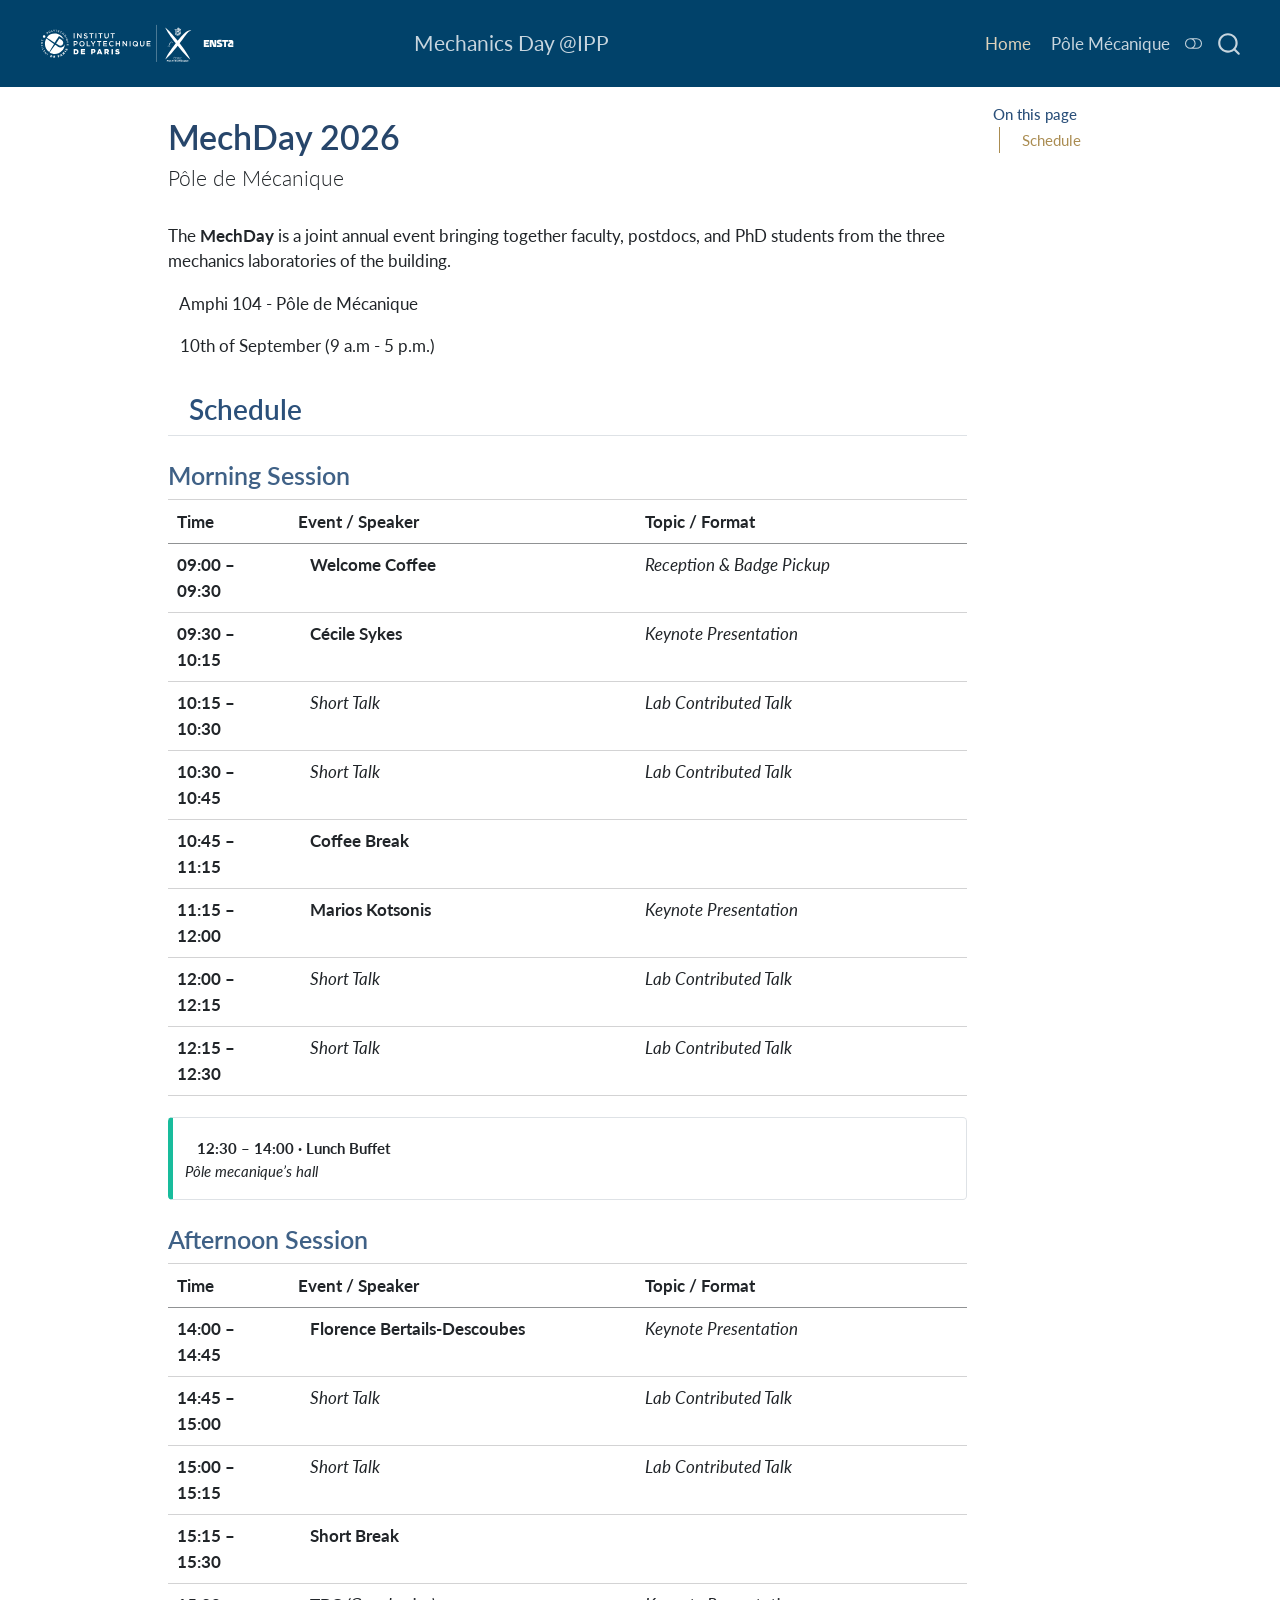
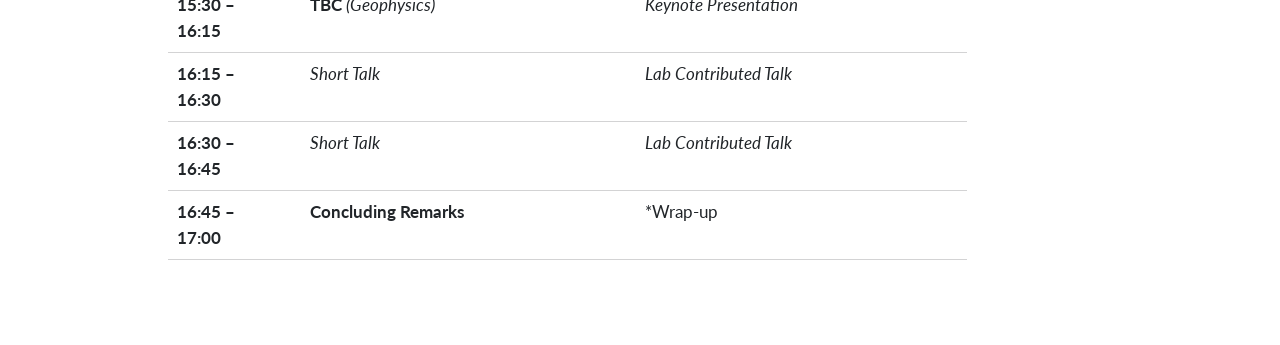
==== public/index.html @ 2a98442c "Initial commit" ====
<!DOCTYPE html>
<html xmlns="http://www.w3.org/1999/xhtml" lang="en" xml:lang="en"><head>

<meta charset="utf-8">
<meta name="generator" content="quarto-1.9.36">

<meta name="viewport" content="width=device-width, initial-scale=1.0, user-scalable=yes">


<title>MechDay 2026 – Mechanics Day @IPP</title>
<style>
/* Default styles provided by pandoc.
** See https://pandoc.org/MANUAL.html#variables-for-html for config info.
*/
code{white-space: pre-wrap;}
span.smallcaps{font-variant: small-caps;}
div.columns{display: flex; gap: min(4vw, 1.5em);}
div.column{flex: auto; overflow-x: auto;}
div.hanging-indent{margin-left: 1.5em; text-indent: -1.5em;}
ul.task-list{list-style: none;}
ul.task-list li input[type="checkbox"] {
  width: 0.8em;
  margin: 0 0.8em 0.2em -1em; /* quarto-specific, see https://github.com/quarto-dev/quarto-cli/issues/4556 */ 
  vertical-align: middle;
}
</style>


<script src="site_libs/quarto-nav/quarto-nav.js"></script>
<script src="site_libs/quarto-nav/headroom.min.js"></script>
<script src="site_libs/clipboard/clipboard.min.js"></script>
<script src="site_libs/quarto-search/autocomplete.umd.js"></script>
<script src="site_libs/quarto-search/fuse.min.js"></script>
<script src="site_libs/quarto-search/quarto-search.js"></script>
<meta name="quarto:offset" content="./">
<script src="site_libs/quarto-html/quarto.js" type="module"></script>
<script src="site_libs/quarto-html/tabsets/tabsets.js" type="module"></script>
<script src="site_libs/quarto-html/popper.min.js"></script>
<script src="site_libs/quarto-html/tippy.umd.min.js"></script>
<script src="site_libs/quarto-html/anchor.min.js"></script>
<link href="site_libs/quarto-html/tippy.css" rel="stylesheet">
<link href="site_libs/quarto-html/quarto-syntax-highlighting-845c23b38eaddc0f92fda52bfe77a8c8.css" rel="stylesheet" class="quarto-color-scheme" id="quarto-text-highlighting-styles">
<link href="site_libs/quarto-html/quarto-syntax-highlighting-dark-f418161beb48e0141c760e455f12af2c.css" rel="stylesheet" class="quarto-color-scheme quarto-color-alternate" id="quarto-text-highlighting-styles">
<link href="site_libs/quarto-html/quarto-syntax-highlighting-845c23b38eaddc0f92fda52bfe77a8c8.css" rel="stylesheet" class="quarto-color-scheme-extra" id="quarto-text-highlighting-styles">
<script src="site_libs/bootstrap/bootstrap.min.js"></script>
<link href="site_libs/bootstrap/bootstrap-icons.css" rel="stylesheet">
<link href="site_libs/bootstrap/bootstrap-f2bfb10de40c89941cc281cc5d39ed7f.min.css" rel="stylesheet" append-hash="true" class="quarto-color-scheme" id="quarto-bootstrap" data-mode="light">
<link href="site_libs/bootstrap/bootstrap-dark-7ebbe659d082f349c3aa43954edd7ad8.min.css" rel="stylesheet" append-hash="true" class="quarto-color-scheme quarto-color-alternate" id="quarto-bootstrap" data-mode="dark">
<link href="site_libs/bootstrap/bootstrap-f2bfb10de40c89941cc281cc5d39ed7f.min.css" rel="stylesheet" append-hash="true" class="quarto-color-scheme-extra" id="quarto-bootstrap" data-mode="light">
<script src="site_libs/quarto-contrib/iconify-2.1.0/iconify-icon.min.js"></script>
<script id="quarto-search-options" type="application/json">{
  "location": "navbar",
  "copy-button": false,
  "collapse-after": 3,
  "panel-placement": "end",
  "type": "overlay",
  "limit": 50,
  "keyboard-shortcut": [
    "f",
    "/",
    "s"
  ],
  "show-item-context": false,
  "language": {
    "search-no-results-text": "No results",
    "search-matching-documents-text": "matching documents",
    "search-copy-link-title": "Copy link to search",
    "search-hide-matches-text": "Hide additional matches",
    "search-more-match-text": "more match in this document",
    "search-more-matches-text": "more matches in this document",
    "search-clear-button-title": "Clear",
    "search-text-placeholder": "",
    "search-detached-cancel-button-title": "Cancel",
    "search-submit-button-title": "Submit",
    "search-label": "Search"
  }
}</script>
<style>html{ scroll-behavior: smooth; }</style>


<link rel="stylesheet" href="styles.css">
</head>

<body class="nav-fixed quarto-light"><script id="quarto-html-before-body" type="application/javascript">
    const toggleBodyColorMode = (bsSheetEl) => {
      const mode = bsSheetEl.getAttribute("data-mode");
      const bodyEl = window.document.querySelector("body");
      if (mode === "dark") {
        bodyEl.classList.add("quarto-dark");
        bodyEl.classList.remove("quarto-light");
      } else {
        bodyEl.classList.add("quarto-light");
        bodyEl.classList.remove("quarto-dark");
      }
    }
    const toggleBodyColorPrimary = () => {
      const bsSheetEl = window.document.querySelector("link#quarto-bootstrap:not([rel=disabled-stylesheet])");
      if (bsSheetEl) {
        toggleBodyColorMode(bsSheetEl);
      }
    }
    const setColorSchemeToggle = (alternate) => {
      const toggles = window.document.querySelectorAll('.quarto-color-scheme-toggle');
      for (let i=0; i < toggles.length; i++) {
        const toggle = toggles[i];
        if (toggle) {
          if (alternate) {
            toggle.classList.add("alternate");
          } else {
            toggle.classList.remove("alternate");
          }
        }
      }
    };
    const toggleColorMode = (alternate) => {
      // Switch the stylesheets
      const primaryStylesheets = window.document.querySelectorAll('link.quarto-color-scheme:not(.quarto-color-alternate)');
      const alternateStylesheets = window.document.querySelectorAll('link.quarto-color-scheme.quarto-color-alternate');
      manageTransitions('#quarto-margin-sidebar .nav-link', false);
      if (alternate) {
        // note: dark is layered on light, we don't disable primary!
        enableStylesheet(alternateStylesheets);
        for (const sheetNode of alternateStylesheets) {
          if (sheetNode.id === "quarto-bootstrap") {
            toggleBodyColorMode(sheetNode);
          }
        }
      } else {
        disableStylesheet(alternateStylesheets);
        enableStylesheet(primaryStylesheets)
        toggleBodyColorPrimary();
      }
      manageTransitions('#quarto-margin-sidebar .nav-link', true);
      // Switch the toggles
      setColorSchemeToggle(alternate)
      // Hack to workaround the fact that safari doesn't
      // properly recolor the scrollbar when toggling (#1455)
      if (navigator.userAgent.indexOf('Safari') > 0 && navigator.userAgent.indexOf('Chrome') == -1) {
        manageTransitions("body", false);
        window.scrollTo(0, 1);
        setTimeout(() => {
          window.scrollTo(0, 0);
          manageTransitions("body", true);
        }, 40);
      }
    }
    const disableStylesheet = (stylesheets) => {
      for (let i=0; i < stylesheets.length; i++) {
        const stylesheet = stylesheets[i];
        stylesheet.rel = 'disabled-stylesheet';
      }
    }
    const enableStylesheet = (stylesheets) => {
      for (let i=0; i < stylesheets.length; i++) {
        const stylesheet = stylesheets[i];
        if(stylesheet.rel !== 'stylesheet') { // for Chrome, which will still FOUC without this check
          stylesheet.rel = 'stylesheet';
        }
      }
    }
    const manageTransitions = (selector, allowTransitions) => {
      const els = window.document.querySelectorAll(selector);
      for (let i=0; i < els.length; i++) {
        const el = els[i];
        if (allowTransitions) {
          el.classList.remove('notransition');
        } else {
          el.classList.add('notransition');
        }
      }
    }
    const isFileUrl = () => {
      return window.location.protocol === 'file:';
    }
    const hasAlternateSentinel = () => {
      let styleSentinel = getColorSchemeSentinel();
      if (styleSentinel !== null) {
        return styleSentinel === "alternate";
      } else {
        return false;
      }
    }
    const setStyleSentinel = (alternate) => {
      const value = alternate ? "alternate" : "default";
      if (!isFileUrl()) {
        window.localStorage.setItem("quarto-color-scheme", value);
      } else {
        localAlternateSentinel = value;
      }
    }
    const getColorSchemeSentinel = () => {
      if (!isFileUrl()) {
        const storageValue = window.localStorage.getItem("quarto-color-scheme");
        return storageValue != null ? storageValue : localAlternateSentinel;
      } else {
        return localAlternateSentinel;
      }
    }
    const toggleGiscusIfUsed = (isAlternate, darkModeDefault) => {
      const baseTheme = document.querySelector('#giscus-base-theme')?.value ?? 'light';
      const alternateTheme = document.querySelector('#giscus-alt-theme')?.value ?? 'dark';
      let newTheme = '';
      if(authorPrefersDark) {
        newTheme = isAlternate ? baseTheme : alternateTheme;
      } else {
        newTheme = isAlternate ? alternateTheme : baseTheme;
      }
      const changeGiscusTheme = () => {
        // From: https://github.com/giscus/giscus/issues/336
        const sendMessage = (message) => {
          const iframe = document.querySelector('iframe.giscus-frame');
          if (!iframe) return;
          iframe.contentWindow.postMessage({ giscus: message }, 'https://giscus.app');
        }
        sendMessage({
          setConfig: {
            theme: newTheme
          }
        });
      }
      const isGiscussLoaded = window.document.querySelector('iframe.giscus-frame') !== null;
      if (isGiscussLoaded) {
        changeGiscusTheme();
      }
    };
    const authorPrefersDark = false;
    const darkModeDefault = authorPrefersDark;
      document.querySelector('link#quarto-text-highlighting-styles.quarto-color-scheme-extra').rel = 'disabled-stylesheet';
      document.querySelector('link#quarto-bootstrap.quarto-color-scheme-extra').rel = 'disabled-stylesheet';
    let localAlternateSentinel = darkModeDefault ? 'alternate' : 'default';
    // Dark / light mode switch
    window.quartoToggleColorScheme = () => {
      // Read the current dark / light value
      let toAlternate = !hasAlternateSentinel();
      toggleColorMode(toAlternate);
      setStyleSentinel(toAlternate);
      toggleGiscusIfUsed(toAlternate, darkModeDefault);
      window.dispatchEvent(new Event('resize'));
    };
    // Switch to dark mode if need be
    if (hasAlternateSentinel()) {
      toggleColorMode(true);
    } else {
      toggleColorMode(false);
    }
  </script>

<div id="quarto-search-results"></div>
  <header id="quarto-header" class="headroom fixed-top">
    <nav class="navbar navbar-expand-lg " data-bs-theme="dark">
      <div class="navbar-container container-fluid">
      <div class="navbar-brand-container mx-auto">
    <a href="./index.html" class="navbar-brand navbar-brand-logo">
    <img src="./Resources/Images/Logotype_IPP_X_ENSTA.svg" alt="" class="navbar-logo light-content">
    <img src="./Resources/Images/Logotype_IPP_X_ENSTA.svg" alt="" class="navbar-logo dark-content">
    </a>
    <a class="navbar-brand" href="./index.html">
    <span class="navbar-title">Mechanics Day <span class="citation" data-cites="IPP">@IPP</span></span>
    </a>
  </div>
            <div id="quarto-search" class="" title="Search"></div>
          <button class="navbar-toggler" type="button" data-bs-toggle="collapse" data-bs-target="#navbarCollapse" aria-controls="navbarCollapse" role="menu" aria-expanded="false" aria-label="Toggle navigation" onclick="if (window.quartoToggleHeadroom) { window.quartoToggleHeadroom(); }">
  <span class="navbar-toggler-icon"></span>
</button>
          <div class="collapse navbar-collapse" id="navbarCollapse">
            <ul class="navbar-nav navbar-nav-scroll ms-auto">
  <li class="nav-item">
    <a class="nav-link active" href="./index.html" aria-current="page"> 
<span class="menu-text">Home</span></a>
  </li>  
  <li class="nav-item">
    <a class="nav-link" href="https://polemecanique.github.io"> 
<span class="menu-text">Pôle Mécanique</span></a>
  </li>  
</ul>
          </div> <!-- /navcollapse -->
            <div class="quarto-navbar-tools">
  <a href="" class="quarto-color-scheme-toggle quarto-navigation-tool  px-1" onclick="window.quartoToggleColorScheme(); return false;" title="Toggle dark mode"><i class="bi"></i></a>
</div>
      </div> <!-- /container-fluid -->
    </nav>
</header>
<!-- content -->
<div id="quarto-content" class="quarto-container page-columns page-rows-contents page-layout-article page-navbar">
<!-- sidebar -->
<!-- margin-sidebar -->
    <div id="quarto-margin-sidebar" class="sidebar margin-sidebar">
        <nav id="TOC" role="doc-toc" class="toc-active">
    <h2 id="toc-title">On this page</h2>
   
  <ul class="collapse">
  <li><a href="#b58fc729-690b-4000-b19f-365a4093b2ff7b7b3c2069636f6e696679206661362d736f6c69643a636c6f636b203e7d7d-schedule" id="toc-b58fc729-690b-4000-b19f-365a4093b2ff7b7b3c2069636f6e696679206661362d736f6c69643a636c6f636b203e7d7d-schedule" class="nav-link active" data-scroll-target="#b58fc729-690b-4000-b19f-365a4093b2ff7b7b3c2069636f6e696679206661362d736f6c69643a636c6f636b203e7d7d-schedule"><iconify-icon role="img" inline="" icon="fa6-solid:clock" aria-label="Icon clock from fa6-solid Iconify.design set." title="Icon clock from fa6-solid Iconify.design set."></iconify-icon> &nbsp; Schedule</a></li>
  </ul>
</nav>
    </div>
<!-- main -->
<main class="content" id="quarto-document-content">


<header id="title-block-header" class="quarto-title-block default">
<div class="quarto-title">
<h1 class="title">MechDay 2026</h1>
<p class="subtitle lead">Pôle de Mécanique</p>
</div>



<div class="quarto-title-meta">

    
  
    
  </div>
  


</header>


<p>The <strong>MechDay</strong> is a joint annual event bringing together faculty, postdocs, and PhD students from the three mechanics laboratories of the building.</p>
<p><iconify-icon role="img" inline="" icon="fa6-solid:location-dot" aria-label="Icon location-dot from fa6-solid Iconify.design set." title="Icon location-dot from fa6-solid Iconify.design set."></iconify-icon> &nbsp; Amphi 104 - Pôle de Mécanique</p>
<p><iconify-icon role="img" inline="" icon="fa6-solid:calendar-days" aria-label="Icon calendar-days from fa6-solid Iconify.design set." title="Icon calendar-days from fa6-solid Iconify.design set."></iconify-icon> &nbsp; 10th of September (9 a.m - 5 p.m.)</p>
<section id="b58fc729-690b-4000-b19f-365a4093b2ff7b7b3c2069636f6e696679206661362d736f6c69643a636c6f636b203e7d7d-schedule" class="level2">
<h2 class="anchored" data-anchor-id="b58fc729-690b-4000-b19f-365a4093b2ff7b7b3c2069636f6e696679206661362d736f6c69643a636c6f636b203e7d7d-schedule"><iconify-icon role="img" inline="" icon="fa6-solid:clock" aria-label="Icon clock from fa6-solid Iconify.design set." title="Icon clock from fa6-solid Iconify.design set."></iconify-icon> &nbsp; Schedule</h2>
<section id="morning-session" class="level3">
<h3 class="anchored" data-anchor-id="morning-session">Morning Session</h3>
<table class="caption-top table">
<colgroup>
<col style="width: 15%">
<col style="width: 43%">
<col style="width: 41%">
</colgroup>
<thead>
<tr class="header">
<th style="text-align: left;">Time</th>
<th style="text-align: left;">Event / Speaker</th>
<th style="text-align: left;">Topic / Format</th>
</tr>
</thead>
<tbody>
<tr class="odd">
<td style="text-align: left;"><strong>09:00 – 09:30</strong></td>
<td style="text-align: left;"><iconify-icon role="img" inline="" icon="fa6-solid:mug-hot" aria-label="Icon mug-hot from fa6-solid Iconify.design set." title="Icon mug-hot from fa6-solid Iconify.design set."></iconify-icon> &nbsp; <strong>Welcome Coffee</strong></td>
<td style="text-align: left;"><em>Reception &amp; Badge Pickup</em></td>
</tr>
<tr class="even">
<td style="text-align: left;"><strong>09:30 – 10:15</strong></td>
<td style="text-align: left;"><iconify-icon role="img" inline="" icon="fa6-solid:person-chalkboard" aria-label="Icon person-chalkboard from fa6-solid Iconify.design set." title="Icon person-chalkboard from fa6-solid Iconify.design set."></iconify-icon> &nbsp; <strong>Cécile Sykes</strong></td>
<td style="text-align: left;"><em>Keynote Presentation</em></td>
</tr>
<tr class="odd">
<td style="text-align: left;"><strong>10:15 – 10:30</strong></td>
<td style="text-align: left;"><iconify-icon role="img" inline="" icon="fa6-solid:microphone" aria-label="Icon microphone from fa6-solid Iconify.design set." title="Icon microphone from fa6-solid Iconify.design set."></iconify-icon> &nbsp; <em>Short Talk</em></td>
<td style="text-align: left;"><em>Lab Contributed Talk</em></td>
</tr>
<tr class="even">
<td style="text-align: left;"><strong>10:30 – 10:45</strong></td>
<td style="text-align: left;"><iconify-icon role="img" inline="" icon="fa6-solid:microphone" aria-label="Icon microphone from fa6-solid Iconify.design set." title="Icon microphone from fa6-solid Iconify.design set."></iconify-icon> &nbsp; <em>Short Talk</em></td>
<td style="text-align: left;"><em>Lab Contributed Talk</em></td>
</tr>
<tr class="odd">
<td style="text-align: left;"><strong>10:45 – 11:15</strong></td>
<td style="text-align: left;"><iconify-icon role="img" inline="" icon="fa6-solid:mug-hot" aria-label="Icon mug-hot from fa6-solid Iconify.design set." title="Icon mug-hot from fa6-solid Iconify.design set."></iconify-icon> &nbsp; <strong>Coffee Break</strong></td>
<td style="text-align: left;"></td>
</tr>
<tr class="even">
<td style="text-align: left;"><strong>11:15 – 12:00</strong></td>
<td style="text-align: left;"><iconify-icon role="img" inline="" icon="fa6-solid:person-chalkboard" aria-label="Icon person-chalkboard from fa6-solid Iconify.design set." title="Icon person-chalkboard from fa6-solid Iconify.design set."></iconify-icon> &nbsp; <strong>Marios Kotsonis</strong></td>
<td style="text-align: left;"><em>Keynote Presentation</em></td>
</tr>
<tr class="odd">
<td style="text-align: left;"><strong>12:00 – 12:15</strong></td>
<td style="text-align: left;"><iconify-icon role="img" inline="" icon="fa6-solid:microphone" aria-label="Icon microphone from fa6-solid Iconify.design set." title="Icon microphone from fa6-solid Iconify.design set."></iconify-icon> &nbsp; <em>Short Talk</em></td>
<td style="text-align: left;"><em>Lab Contributed Talk</em></td>
</tr>
<tr class="even">
<td style="text-align: left;"><strong>12:15 – 12:30</strong></td>
<td style="text-align: left;"><iconify-icon role="img" inline="" icon="fa6-solid:microphone" aria-label="Icon microphone from fa6-solid Iconify.design set." title="Icon microphone from fa6-solid Iconify.design set."></iconify-icon> &nbsp; <em>Short Talk</em></td>
<td style="text-align: left;"><em>Lab Contributed Talk</em></td>
</tr>
</tbody>
</table>
<div class="callout callout-style-simple callout-tip no-icon">
<div class="callout-body d-flex">
<div class="callout-icon-container">
<i class="callout-icon no-icon"></i>
</div>
<div class="callout-body-container">
<p><iconify-icon role="img" inline="" icon="fa6-solid:utensils" aria-label="Icon utensils from fa6-solid Iconify.design set." title="Icon utensils from fa6-solid Iconify.design set."></iconify-icon> &nbsp; <strong>12:30 – 14:00 · Lunch Buffet</strong><br>
<em>Pôle mecanique’s hall</em></p>
</div>
</div>
</div>
</section>
<section id="afternoon-session" class="level3">
<h3 class="anchored" data-anchor-id="afternoon-session">Afternoon Session</h3>
<table class="caption-top table">
<colgroup>
<col style="width: 15%">
<col style="width: 43%">
<col style="width: 41%">
</colgroup>
<thead>
<tr class="header">
<th style="text-align: left;">Time</th>
<th style="text-align: left;">Event / Speaker</th>
<th style="text-align: left;">Topic / Format</th>
</tr>
</thead>
<tbody>
<tr class="odd">
<td style="text-align: left;"><strong>14:00 – 14:45</strong></td>
<td style="text-align: left;"><iconify-icon role="img" inline="" icon="fa6-solid:person-chalkboard" aria-label="Icon person-chalkboard from fa6-solid Iconify.design set." title="Icon person-chalkboard from fa6-solid Iconify.design set."></iconify-icon> &nbsp; <strong>Florence Bertails-Descoubes</strong></td>
<td style="text-align: left;"><em>Keynote Presentation</em></td>
</tr>
<tr class="even">
<td style="text-align: left;"><strong>14:45 – 15:00</strong></td>
<td style="text-align: left;"><iconify-icon role="img" inline="" icon="fa6-solid:microphone" aria-label="Icon microphone from fa6-solid Iconify.design set." title="Icon microphone from fa6-solid Iconify.design set."></iconify-icon> &nbsp; <em>Short Talk</em></td>
<td style="text-align: left;"><em>Lab Contributed Talk</em></td>
</tr>
<tr class="odd">
<td style="text-align: left;"><strong>15:00 – 15:15</strong></td>
<td style="text-align: left;"><iconify-icon role="img" inline="" icon="fa6-solid:microphone" aria-label="Icon microphone from fa6-solid Iconify.design set." title="Icon microphone from fa6-solid Iconify.design set."></iconify-icon> &nbsp; <em>Short Talk</em></td>
<td style="text-align: left;"><em>Lab Contributed Talk</em></td>
</tr>
<tr class="even">
<td style="text-align: left;"><strong>15:15 – 15:30</strong></td>
<td style="text-align: left;"><iconify-icon role="img" inline="" icon="fa6-solid:mug-hot" aria-label="Icon mug-hot from fa6-solid Iconify.design set." title="Icon mug-hot from fa6-solid Iconify.design set."></iconify-icon> &nbsp; <strong>Short Break</strong></td>
<td style="text-align: left;"></td>
</tr>
<tr class="odd">
<td style="text-align: left;"><strong>15:30 – 16:15</strong></td>
<td style="text-align: left;"><iconify-icon role="img" inline="" icon="fa6-solid:person-chalkboard" aria-label="Icon person-chalkboard from fa6-solid Iconify.design set." title="Icon person-chalkboard from fa6-solid Iconify.design set."></iconify-icon> &nbsp; <strong>TBC</strong> <em>(Geophysics)</em></td>
<td style="text-align: left;"><em>Keynote Presentation</em></td>
</tr>
<tr class="even">
<td style="text-align: left;"><strong>16:15 – 16:30</strong></td>
<td style="text-align: left;"><iconify-icon role="img" inline="" icon="fa6-solid:microphone" aria-label="Icon microphone from fa6-solid Iconify.design set." title="Icon microphone from fa6-solid Iconify.design set."></iconify-icon> &nbsp; <em>Short Talk</em></td>
<td style="text-align: left;"><em>Lab Contributed Talk</em></td>
</tr>
<tr class="odd">
<td style="text-align: left;"><strong>16:30 – 16:45</strong></td>
<td style="text-align: left;"><iconify-icon role="img" inline="" icon="fa6-solid:microphone" aria-label="Icon microphone from fa6-solid Iconify.design set." title="Icon microphone from fa6-solid Iconify.design set."></iconify-icon> &nbsp; <em>Short Talk</em></td>
<td style="text-align: left;"><em>Lab Contributed Talk</em></td>
</tr>
<tr class="even">
<td style="text-align: left;"><strong>16:45 – 17:00</strong></td>
<td style="text-align: left;"><iconify-icon role="img" inline="" icon="fa6-solid:flag-checkered" aria-label="Icon flag-checkered from fa6-solid Iconify.design set." title="Icon flag-checkered from fa6-solid Iconify.design set."></iconify-icon> &nbsp; <strong>Concluding Remarks</strong></td>
<td style="text-align: left;">*Wrap-up</td>
</tr>
</tbody>
</table>


</section>
</section>

</main> <!-- /main -->
<script id="quarto-html-after-body" type="application/javascript">
  window.document.addEventListener("DOMContentLoaded", function (event) {
    // Ensure there is a toggle, if there isn't float one in the top right
    if (window.document.querySelector('.quarto-color-scheme-toggle') === null) {
      const a = window.document.createElement('a');
      a.classList.add('top-right');
      a.classList.add('quarto-color-scheme-toggle');
      a.href = "";
      a.onclick = function() { try { window.quartoToggleColorScheme(); } catch {} return false; };
      const i = window.document.createElement("i");
      i.classList.add('bi');
      a.appendChild(i);
      window.document.body.appendChild(a);
    }
    setColorSchemeToggle(hasAlternateSentinel())
    const icon = "";
    const anchorJS = new window.AnchorJS();
    anchorJS.options = {
      placement: 'right',
      icon: icon
    };
    anchorJS.add('.anchored');
    const isCodeAnnotation = (el) => {
      for (const clz of el.classList) {
        if (clz.startsWith('code-annotation-')) {                     
          return true;
        }
      }
      return false;
    }
    const onCopySuccess = function(e) {
      // button target
      const button = e.trigger;
      // don't keep focus
      button.blur();
      // flash "checked"
      button.classList.add('code-copy-button-checked');
      var currentTitle = button.getAttribute("title");
      button.setAttribute("title", "Copied!");
      let tooltip;
      if (window.bootstrap) {
        button.setAttribute("data-bs-toggle", "tooltip");
        button.setAttribute("data-bs-placement", "left");
        button.setAttribute("data-bs-title", "Copied!");
        tooltip = new bootstrap.Tooltip(button, 
          { trigger: "manual", 
            customClass: "code-copy-button-tooltip",
            offset: [0, -8]});
        tooltip.show();    
      }
      setTimeout(function() {
        if (tooltip) {
          tooltip.hide();
          button.removeAttribute("data-bs-title");
          button.removeAttribute("data-bs-toggle");
          button.removeAttribute("data-bs-placement");
        }
        button.setAttribute("title", currentTitle);
        button.classList.remove('code-copy-button-checked');
      }, 1000);
      // clear code selection
      e.clearSelection();
    }
    const getTextToCopy = function(trigger) {
      const outerScaffold = trigger.parentElement.cloneNode(true);
      const codeEl = outerScaffold.querySelector('code');
      for (const childEl of codeEl.children) {
        if (isCodeAnnotation(childEl)) {
          childEl.remove();
        }
      }
      return codeEl.innerText;
    }
    const clipboard = new window.ClipboardJS('.code-copy-button:not([data-in-quarto-modal])', {
      text: getTextToCopy
    });
    clipboard.on('success', onCopySuccess);
    if (window.document.getElementById('quarto-embedded-source-code-modal')) {
      const clipboardModal = new window.ClipboardJS('.code-copy-button[data-in-quarto-modal]', {
        text: getTextToCopy,
        container: window.document.getElementById('quarto-embedded-source-code-modal')
      });
      clipboardModal.on('success', onCopySuccess);
    }
      var localhostRegex = new RegExp(/^(?:http|https):\/\/localhost\:?[0-9]*\//);
      var mailtoRegex = new RegExp(/^mailto:/);
        var filterRegex = new RegExp("https:\/\/polemecanique\.github\.io\/biomechanics_seminar\/");
      var isInternal = (href) => {
          return filterRegex.test(href) || localhostRegex.test(href) || mailtoRegex.test(href);
      }
      // Inspect non-navigation links and adorn them if external
     var links = window.document.querySelectorAll('a[href]:not(.nav-link):not(.navbar-brand):not(.toc-action):not(.sidebar-link):not(.sidebar-item-toggle):not(.pagination-link):not(.no-external):not([aria-hidden]):not(.dropdown-item):not(.quarto-navigation-tool):not(.about-link)');
      for (var i=0; i<links.length; i++) {
        const link = links[i];
        if (!isInternal(link.href)) {
          // undo the damage that might have been done by quarto-nav.js in the case of
          // links that we want to consider external
          if (link.dataset.originalHref !== undefined) {
            link.href = link.dataset.originalHref;
          }
        }
      }
    function tippyHover(el, contentFn, onTriggerFn, onUntriggerFn) {
      const config = {
        allowHTML: true,
        maxWidth: 500,
        delay: 100,
        arrow: false,
        appendTo: function(el) {
            return el.parentElement;
        },
        interactive: true,
        interactiveBorder: 10,
        theme: 'quarto',
        placement: 'bottom-start',
      };
      if (contentFn) {
        config.content = contentFn;
      }
      if (onTriggerFn) {
        config.onTrigger = onTriggerFn;
      }
      if (onUntriggerFn) {
        config.onUntrigger = onUntriggerFn;
      }
      window.tippy(el, config); 
    }
    const noterefs = window.document.querySelectorAll('a[role="doc-noteref"]');
    for (var i=0; i<noterefs.length; i++) {
      const ref = noterefs[i];
      tippyHover(ref, function() {
        // use id or data attribute instead here
        let href = ref.getAttribute('data-footnote-href') || ref.getAttribute('href');
        try { href = new URL(href).hash; } catch {}
        const id = href.replace(/^#\/?/, "");
        const note = window.document.getElementById(id);
        if (note) {
          return note.innerHTML;
        } else {
          return "";
        }
      });
    }
    const xrefs = window.document.querySelectorAll('a.quarto-xref');
    const processXRef = (id, note) => {
      // Strip column container classes
      const stripColumnClz = (el) => {
        el.classList.remove("page-full", "page-columns");
        if (el.children) {
          for (const child of el.children) {
            stripColumnClz(child);
          }
        }
      }
      stripColumnClz(note)
      if (id === null || id.startsWith('sec-')) {
        // Special case sections, only their first couple elements
        const container = document.createElement("div");
        if (note.children && note.children.length > 2) {
          container.appendChild(note.children[0].cloneNode(true));
          for (let i = 1; i < note.children.length; i++) {
            const child = note.children[i];
            if (child.tagName === "P" && child.innerText === "") {
              continue;
            } else {
              container.appendChild(child.cloneNode(true));
              break;
            }
          }
          if (window.Quarto?.typesetMath) {
            window.Quarto.typesetMath(container);
          }
          return container.innerHTML
        } else {
          if (window.Quarto?.typesetMath) {
            window.Quarto.typesetMath(note);
          }
          return note.innerHTML;
        }
      } else {
        // Remove any anchor links if they are present
        const anchorLink = note.querySelector('a.anchorjs-link');
        if (anchorLink) {
          anchorLink.remove();
        }
        if (window.Quarto?.typesetMath) {
          window.Quarto.typesetMath(note);
        }
        if (note.classList.contains("callout")) {
          return note.outerHTML;
        } else {
          return note.innerHTML;
        }
      }
    }
    for (var i=0; i<xrefs.length; i++) {
      const xref = xrefs[i];
      tippyHover(xref, undefined, function(instance) {
        instance.disable();
        let url = xref.getAttribute('href');
        let hash = undefined; 
        if (url.startsWith('#')) {
          hash = url;
        } else {
          try { hash = new URL(url).hash; } catch {}
        }
        if (hash) {
          const id = hash.replace(/^#\/?/, "");
          const note = window.document.getElementById(id);
          if (note !== null) {
            try {
              const html = processXRef(id, note.cloneNode(true));
              instance.setContent(html);
            } finally {
              instance.enable();
              instance.show();
            }
          } else {
            // See if we can fetch this
            fetch(url.split('#')[0])
            .then(res => res.text())
            .then(html => {
              const parser = new DOMParser();
              const htmlDoc = parser.parseFromString(html, "text/html");
              const note = htmlDoc.getElementById(id);
              if (note !== null) {
                const html = processXRef(id, note);
                instance.setContent(html);
              } 
            }).finally(() => {
              instance.enable();
              instance.show();
            });
          }
        } else {
          // See if we can fetch a full url (with no hash to target)
          // This is a special case and we should probably do some content thinning / targeting
          fetch(url)
          .then(res => res.text())
          .then(html => {
            const parser = new DOMParser();
            const htmlDoc = parser.parseFromString(html, "text/html");
            const note = htmlDoc.querySelector('main.content');
            if (note !== null) {
              // This should only happen for chapter cross references
              // (since there is no id in the URL)
              // remove the first header
              if (note.children.length > 0 && note.children[0].tagName === "HEADER") {
                note.children[0].remove();
              }
              const html = processXRef(null, note);
              instance.setContent(html);
            } 
          }).finally(() => {
            instance.enable();
            instance.show();
          });
        }
      }, function(instance) {
      });
    }
        let selectedAnnoteEl;
        const selectorForAnnotation = ( cell, annotation) => {
          let cellAttr = 'data-code-cell="' + cell + '"';
          let lineAttr = 'data-code-annotation="' +  annotation + '"';
          const selector = 'span[' + cellAttr + '][' + lineAttr + ']';
          return selector;
        }
        const selectCodeLines = (annoteEl) => {
          const doc = window.document;
          const targetCell = annoteEl.getAttribute("data-target-cell");
          const targetAnnotation = annoteEl.getAttribute("data-target-annotation");
          const annoteSpan = window.document.querySelector(selectorForAnnotation(targetCell, targetAnnotation));
          const lines = annoteSpan.getAttribute("data-code-lines").split(",");
          const lineIds = lines.map((line) => {
            return targetCell + "-" + line;
          })
          let top = null;
          let height = null;
          let parent = null;
          if (lineIds.length > 0) {
              //compute the position of the single el (top and bottom and make a div)
              const el = window.document.getElementById(lineIds[0]);
              top = el.offsetTop;
              height = el.offsetHeight;
              parent = el.parentElement.parentElement;
            if (lineIds.length > 1) {
              const lastEl = window.document.getElementById(lineIds[lineIds.length - 1]);
              const bottom = lastEl.offsetTop + lastEl.offsetHeight;
              height = bottom - top;
            }
            if (top !== null && height !== null && parent !== null) {
              // cook up a div (if necessary) and position it 
              let div = window.document.getElementById("code-annotation-line-highlight");
              if (div === null) {
                div = window.document.createElement("div");
                div.setAttribute("id", "code-annotation-line-highlight");
                div.style.position = 'absolute';
                parent.appendChild(div);
              }
              div.style.top = top - 2 + "px";
              div.style.height = height + 4 + "px";
              div.style.left = 0;
              let gutterDiv = window.document.getElementById("code-annotation-line-highlight-gutter");
              if (gutterDiv === null) {
                gutterDiv = window.document.createElement("div");
                gutterDiv.setAttribute("id", "code-annotation-line-highlight-gutter");
                gutterDiv.style.position = 'absolute';
                const codeCell = window.document.getElementById(targetCell);
                const gutter = codeCell.querySelector('.code-annotation-gutter');
                gutter.appendChild(gutterDiv);
              }
              gutterDiv.style.top = top - 2 + "px";
              gutterDiv.style.height = height + 4 + "px";
            }
            selectedAnnoteEl = annoteEl;
          }
        };
        const unselectCodeLines = () => {
          const elementsIds = ["code-annotation-line-highlight", "code-annotation-line-highlight-gutter"];
          elementsIds.forEach((elId) => {
            const div = window.document.getElementById(elId);
            if (div) {
              div.remove();
            }
          });
          selectedAnnoteEl = undefined;
        };
          // Handle positioning of the toggle
      window.addEventListener(
        "resize",
        throttle(() => {
          elRect = undefined;
          if (selectedAnnoteEl) {
            selectCodeLines(selectedAnnoteEl);
          }
        }, 10)
      );
      function throttle(fn, ms) {
      let throttle = false;
      let timer;
        return (...args) => {
          if(!throttle) { // first call gets through
              fn.apply(this, args);
              throttle = true;
          } else { // all the others get throttled
              if(timer) clearTimeout(timer); // cancel #2
              timer = setTimeout(() => {
                fn.apply(this, args);
                timer = throttle = false;
              }, ms);
          }
        };
      }
        // Attach click handler to the DT
        const annoteDls = window.document.querySelectorAll('dt[data-target-cell]');
        for (const annoteDlNode of annoteDls) {
          annoteDlNode.addEventListener('click', (event) => {
            const clickedEl = event.target;
            if (clickedEl !== selectedAnnoteEl) {
              unselectCodeLines();
              const activeEl = window.document.querySelector('dt[data-target-cell].code-annotation-active');
              if (activeEl) {
                activeEl.classList.remove('code-annotation-active');
              }
              selectCodeLines(clickedEl);
              clickedEl.classList.add('code-annotation-active');
            } else {
              // Unselect the line
              unselectCodeLines();
              clickedEl.classList.remove('code-annotation-active');
            }
          });
        }
    const findCites = (el) => {
      const parentEl = el.parentElement;
      if (parentEl) {
        const cites = parentEl.dataset.cites;
        if (cites) {
          return {
            el,
            cites: cites.split(' ')
          };
        } else {
          return findCites(el.parentElement)
        }
      } else {
        return undefined;
      }
    };
    var bibliorefs = window.document.querySelectorAll('a[role="doc-biblioref"]');
    for (var i=0; i<bibliorefs.length; i++) {
      const ref = bibliorefs[i];
      const citeInfo = findCites(ref);
      if (citeInfo) {
        tippyHover(citeInfo.el, function() {
          var popup = window.document.createElement('div');
          citeInfo.cites.forEach(function(cite) {
            var citeDiv = window.document.createElement('div');
            citeDiv.classList.add('hanging-indent');
            citeDiv.classList.add('csl-entry');
            var biblioDiv = window.document.getElementById('ref-' + cite);
            if (biblioDiv) {
              citeDiv.innerHTML = biblioDiv.innerHTML;
            }
            popup.appendChild(citeDiv);
          });
          return popup.innerHTML;
        });
      }
    }
  });
  </script>
</div> <!-- /content -->




<script src="site_libs/quarto-html/zenscroll-min.js"></script>
</body></html>
---- public/site_libs/quarto-html/tippy.css ----
.tippy-box[data-animation=fade][data-state=hidden]{opacity:0}[data-tippy-root]{max-width:calc(100vw - 10px)}.tippy-box{position:relative;background-color:#333;color:#fff;border-radius:4px;font-size:14px;line-height:1.4;white-space:normal;outline:0;transition-property:transform,visibility,opacity}.tippy-box[data-placement^=top]>.tippy-arrow{bottom:0}.tippy-box[data-placement^=top]>.tippy-arrow:before{bottom:-7px;left:0;border-width:8px 8px 0;border-top-color:initial;transform-origin:center top}.tippy-box[data-placement^=bottom]>.tippy-arrow{top:0}.tippy-box[data-placement^=bottom]>.tippy-arrow:before{top:-7px;left:0;border-width:0 8px 8px;border-bottom-color:initial;transform-origin:center bottom}.tippy-box[data-placement^=left]>.tippy-arrow{right:0}.tippy-box[data-placement^=left]>.tippy-arrow:before{border-width:8px 0 8px 8px;border-left-color:initial;right:-7px;transform-origin:center left}.tippy-box[data-placement^=right]>.tippy-arrow{left:0}.tippy-box[data-placement^=right]>.tippy-arrow:before{left:-7px;border-width:8px 8px 8px 0;border-right-color:initial;transform-origin:center right}.tippy-box[data-inertia][data-state=visible]{transition-timing-function:cubic-bezier(.54,1.5,.38,1.11)}.tippy-arrow{width:16px;height:16px;color:#333}.tippy-arrow:before{content:"";position:absolute;border-color:transparent;border-style:solid}.tippy-content{position:relative;padding:5px 9px;z-index:1}
---- public/site_libs/quarto-html/quarto-syntax-highlighting-845c23b38eaddc0f92fda52bfe77a8c8.css ----
/* quarto syntax highlight colors */
:root {
  --quarto-hl-ot-color: #003B4F;
  --quarto-hl-at-color: #657422;
  --quarto-hl-ss-color: #20794D;
  --quarto-hl-an-color: #5E5E5E;
  --quarto-hl-fu-color: #4758AB;
  --quarto-hl-st-color: #20794D;
  --quarto-hl-cf-color: #003B4F;
  --quarto-hl-op-color: #5E5E5E;
  --quarto-hl-er-color: #AD0000;
  --quarto-hl-bn-color: #AD0000;
  --quarto-hl-al-color: #AD0000;
  --quarto-hl-va-color: #111111;
  --quarto-hl-bu-color: inherit;
  --quarto-hl-ex-color: inherit;
  --quarto-hl-pp-color: #AD0000;
  --quarto-hl-in-color: #5E5E5E;
  --quarto-hl-vs-color: #20794D;
  --quarto-hl-wa-color: #5E5E5E;
  --quarto-hl-do-color: #5E5E5E;
  --quarto-hl-im-color: #00769E;
  --quarto-hl-ch-color: #20794D;
  --quarto-hl-dt-color: #AD0000;
  --quarto-hl-fl-color: #AD0000;
  --quarto-hl-co-color: #5E5E5E;
  --quarto-hl-cv-color: #5E5E5E;
  --quarto-hl-cn-color: #8f5902;
  --quarto-hl-sc-color: #5E5E5E;
  --quarto-hl-dv-color: #AD0000;
  --quarto-hl-kw-color: #003B4F;
}

/* other quarto variables */
:root {
  --quarto-font-monospace: SFMono-Regular, Menlo, Monaco, Consolas, "Liberation Mono", "Courier New", monospace;
}

/* syntax highlight based on Pandoc's rules */
pre > code.sourceCode > span {
  color: #003B4F;
}

code.sourceCode > span {
  color: #003B4F;
}

div.sourceCode,
div.sourceCode pre.sourceCode {
  color: #003B4F;
}

/* Normal */
code span {
  color: #003B4F;
}

/* Alert */
code span.al {
  color: #AD0000;
  font-style: inherit;
}

/* Annotation */
code span.an {
  color: #5E5E5E;
  font-style: inherit;
}

/* Attribute */
code span.at {
  color: #657422;
  font-style: inherit;
}

/* BaseN */
code span.bn {
  color: #AD0000;
  font-style: inherit;
}

/* BuiltIn */
code span.bu {
  font-style: inherit;
}

/* ControlFlow */
code span.cf {
  color: #003B4F;
  font-weight: bold;
  font-style: inherit;
}

/* Char */
code span.ch {
  color: #20794D;
  font-style: inherit;
}

/* Constant */
code span.cn {
  color: #8f5902;
  font-style: inherit;
}

/* Comment */
code span.co {
  color: #5E5E5E;
  font-style: inherit;
}

/* CommentVar */
code span.cv {
  color: #5E5E5E;
  font-style: italic;
}

/* Documentation */
code span.do {
  color: #5E5E5E;
  font-style: italic;
}

/* DataType */
code span.dt {
  color: #AD0000;
  font-style: inherit;
}

/* DecVal */
code span.dv {
  color: #AD0000;
  font-style: inherit;
}

/* Error */
code span.er {
  color: #AD0000;
  font-style: inherit;
}

/* Extension */
code span.ex {
  font-style: inherit;
}

/* Float */
code span.fl {
  color: #AD0000;
  font-style: inherit;
}

/* Function */
code span.fu {
  color: #4758AB;
  font-style: inherit;
}

/* Import */
code span.im {
  color: #00769E;
  font-style: inherit;
}

/* Information */
code span.in {
  color: #5E5E5E;
  font-style: inherit;
}

/* Keyword */
code span.kw {
  color: #003B4F;
  font-weight: bold;
  font-style: inherit;
}

/* Operator */
code span.op {
  color: #5E5E5E;
  font-style: inherit;
}

/* Other */
code span.ot {
  color: #003B4F;
  font-style: inherit;
}

/* Preprocessor */
code span.pp {
  color: #AD0000;
  font-style: inherit;
}

/* SpecialChar */
code span.sc {
  color: #5E5E5E;
  font-style: inherit;
}

/* SpecialString */
code span.ss {
  color: #20794D;
  font-style: inherit;
}

/* String */
code span.st {
  color: #20794D;
  font-style: inherit;
}

/* Variable */
code span.va {
  color: #111111;
  font-style: inherit;
}

/* VerbatimString */
code span.vs {
  color: #20794D;
  font-style: inherit;
}

/* Warning */
code span.wa {
  color: #5E5E5E;
  font-style: italic;
}

.prevent-inlining {
  content: "</";
}

/*# sourceMappingURL=ac89f0bb514bba72461919f78549e31c.css.map */
---- public/site_libs/quarto-html/quarto-syntax-highlighting-dark-f418161beb48e0141c760e455f12af2c.css ----
/* quarto syntax highlight colors */
:root {
  --quarto-hl-al-color: #f07178;
  --quarto-hl-an-color: #d4d0ab;
  --quarto-hl-at-color: #00e0e0;
  --quarto-hl-bn-color: #d4d0ab;
  --quarto-hl-bu-color: #abe338;
  --quarto-hl-ch-color: #abe338;
  --quarto-hl-co-color: #f8f8f2;
  --quarto-hl-cv-color: #ffd700;
  --quarto-hl-cn-color: #ffd700;
  --quarto-hl-cf-color: #ffa07a;
  --quarto-hl-dt-color: #ffa07a;
  --quarto-hl-dv-color: #d4d0ab;
  --quarto-hl-do-color: #f8f8f2;
  --quarto-hl-er-color: #f07178;
  --quarto-hl-ex-color: #00e0e0;
  --quarto-hl-fl-color: #d4d0ab;
  --quarto-hl-fu-color: #ffa07a;
  --quarto-hl-im-color: #abe338;
  --quarto-hl-in-color: #d4d0ab;
  --quarto-hl-kw-color: #ffa07a;
  --quarto-hl-op-color: #ffa07a;
  --quarto-hl-ot-color: #00e0e0;
  --quarto-hl-pp-color: #dcc6e0;
  --quarto-hl-re-color: #00e0e0;
  --quarto-hl-sc-color: #abe338;
  --quarto-hl-ss-color: #abe338;
  --quarto-hl-st-color: #abe338;
  --quarto-hl-va-color: #00e0e0;
  --quarto-hl-vs-color: #abe338;
  --quarto-hl-wa-color: #dcc6e0;
}

/* other quarto variables */
:root {
  --quarto-font-monospace: SFMono-Regular, Menlo, Monaco, Consolas, "Liberation Mono", "Courier New", monospace;
}

/* syntax highlight based on Pandoc's rules */
pre > code.sourceCode > span {
  color: #f8f8f2;
}

code.sourceCode > span {
  color: #f8f8f2;
}

div.sourceCode,
div.sourceCode pre.sourceCode {
  color: #f8f8f2;
}

/* Normal */
code span {
  color: #f8f8f2;
}

/* Alert */
code span.al {
  color: #f07178;
}

/* Annotation */
code span.an {
  color: #d4d0ab;
}

/* Attribute */
code span.at {
  color: #00e0e0;
}

/* BaseN */
code span.bn {
  color: #d4d0ab;
}

/* BuiltIn */
code span.bu {
  color: #abe338;
}

/* ControlFlow */
code span.cf {
  font-weight: bold;
  color: #ffa07a;
}

/* Char */
code span.ch {
  color: #abe338;
}

/* Constant */
code span.cn {
  color: #ffd700;
}

/* Comment */
code span.co {
  font-style: italic;
  color: #f8f8f2;
}

/* CommentVar */
code span.cv {
  color: #ffd700;
}

/* Documentation */
code span.do {
  color: #f8f8f2;
}

/* DataType */
code span.dt {
  color: #ffa07a;
}

/* DecVal */
code span.dv {
  color: #d4d0ab;
}

/* Error */
code span.er {
  color: #f07178;
  text-decoration: underline;
}

/* Extension */
code span.ex {
  font-weight: bold;
  color: #00e0e0;
}

/* Float */
code span.fl {
  color: #d4d0ab;
}

/* Function */
code span.fu {
  color: #ffa07a;
}

/* Import */
code span.im {
  color: #abe338;
}

/* Information */
code span.in {
  color: #d4d0ab;
}

/* Keyword */
code span.kw {
  font-weight: bold;
  color: #ffa07a;
}

/* Operator */
code span.op {
  color: #ffa07a;
}

/* Other */
code span.ot {
  color: #00e0e0;
}

/* Preprocessor */
code span.pp {
  color: #dcc6e0;
}

/* RegionMarker */
code span.re {
  background-color: #f8f8f2;
  color: #00e0e0;
}

/* SpecialChar */
code span.sc {
  color: #abe338;
}

/* SpecialString */
code span.ss {
  color: #abe338;
}

/* String */
code span.st {
  color: #abe338;
}

/* Variable */
code span.va {
  color: #00e0e0;
}

/* VerbatimString */
code span.vs {
  color: #abe338;
}

/* Warning */
code span.wa {
  color: #dcc6e0;
}

.prevent-inlining {
  content: "</";
}

/*# sourceMappingURL=378c2a0cc31455d06730fbe37c8f3789.css.map */
---- public/site_libs/quarto-html/quarto-syntax-highlighting-845c23b38eaddc0f92fda52bfe77a8c8.css ----
/* quarto syntax highlight colors */
:root {
  --quarto-hl-ot-color: #003B4F;
  --quarto-hl-at-color: #657422;
  --quarto-hl-ss-color: #20794D;
  --quarto-hl-an-color: #5E5E5E;
  --quarto-hl-fu-color: #4758AB;
  --quarto-hl-st-color: #20794D;
  --quarto-hl-cf-color: #003B4F;
  --quarto-hl-op-color: #5E5E5E;
  --quarto-hl-er-color: #AD0000;
  --quarto-hl-bn-color: #AD0000;
  --quarto-hl-al-color: #AD0000;
  --quarto-hl-va-color: #111111;
  --quarto-hl-bu-color: inherit;
  --quarto-hl-ex-color: inherit;
  --quarto-hl-pp-color: #AD0000;
  --quarto-hl-in-color: #5E5E5E;
  --quarto-hl-vs-color: #20794D;
  --quarto-hl-wa-color: #5E5E5E;
  --quarto-hl-do-color: #5E5E5E;
  --quarto-hl-im-color: #00769E;
  --quarto-hl-ch-color: #20794D;
  --quarto-hl-dt-color: #AD0000;
  --quarto-hl-fl-color: #AD0000;
  --quarto-hl-co-color: #5E5E5E;
  --quarto-hl-cv-color: #5E5E5E;
  --quarto-hl-cn-color: #8f5902;
  --quarto-hl-sc-color: #5E5E5E;
  --quarto-hl-dv-color: #AD0000;
  --quarto-hl-kw-color: #003B4F;
}

/* other quarto variables */
:root {
  --quarto-font-monospace: SFMono-Regular, Menlo, Monaco, Consolas, "Liberation Mono", "Courier New", monospace;
}

/* syntax highlight based on Pandoc's rules */
pre > code.sourceCode > span {
  color: #003B4F;
}

code.sourceCode > span {
  color: #003B4F;
}

div.sourceCode,
div.sourceCode pre.sourceCode {
  color: #003B4F;
}

/* Normal */
code span {
  color: #003B4F;
}

/* Alert */
code span.al {
  color: #AD0000;
  font-style: inherit;
}

/* Annotation */
code span.an {
  color: #5E5E5E;
  font-style: inherit;
}

/* Attribute */
code span.at {
  color: #657422;
  font-style: inherit;
}

/* BaseN */
code span.bn {
  color: #AD0000;
  font-style: inherit;
}

/* BuiltIn */
code span.bu {
  font-style: inherit;
}

/* ControlFlow */
code span.cf {
  color: #003B4F;
  font-weight: bold;
  font-style: inherit;
}

/* Char */
code span.ch {
  color: #20794D;
  font-style: inherit;
}

/* Constant */
code span.cn {
  color: #8f5902;
  font-style: inherit;
}

/* Comment */
code span.co {
  color: #5E5E5E;
  font-style: inherit;
}

/* CommentVar */
code span.cv {
  color: #5E5E5E;
  font-style: italic;
}

/* Documentation */
code span.do {
  color: #5E5E5E;
  font-style: italic;
}

/* DataType */
code span.dt {
  color: #AD0000;
  font-style: inherit;
}

/* DecVal */
code span.dv {
  color: #AD0000;
  font-style: inherit;
}

/* Error */
code span.er {
  color: #AD0000;
  font-style: inherit;
}

/* Extension */
code span.ex {
  font-style: inherit;
}

/* Float */
code span.fl {
  color: #AD0000;
  font-style: inherit;
}

/* Function */
code span.fu {
  color: #4758AB;
  font-style: inherit;
}

/* Import */
code span.im {
  color: #00769E;
  font-style: inherit;
}

/* Information */
code span.in {
  color: #5E5E5E;
  font-style: inherit;
}

/* Keyword */
code span.kw {
  color: #003B4F;
  font-weight: bold;
  font-style: inherit;
}

/* Operator */
code span.op {
  color: #5E5E5E;
  font-style: inherit;
}

/* Other */
code span.ot {
  color: #003B4F;
  font-style: inherit;
}

/* Preprocessor */
code span.pp {
  color: #AD0000;
  font-style: inherit;
}

/* SpecialChar */
code span.sc {
  color: #5E5E5E;
  font-style: inherit;
}

/* SpecialString */
code span.ss {
  color: #20794D;
  font-style: inherit;
}

/* String */
code span.st {
  color: #20794D;
  font-style: inherit;
}

/* Variable */
code span.va {
  color: #111111;
  font-style: inherit;
}

/* VerbatimString */
code span.vs {
  color: #20794D;
  font-style: inherit;
}

/* Warning */
code span.wa {
  color: #5E5E5E;
  font-style: italic;
}

.prevent-inlining {
  content: "</";
}

/*# sourceMappingURL=ac89f0bb514bba72461919f78549e31c.css.map */
---- public/styles.css ----
/* css styles */

/* a {text-decoration: none; } */


a:link { 
    text-decoration: none; 
  } 
  a:visited { 
    text-decoration: none; 
  } 
  a:hover { 
    text-decoration: underline; 
  } 
  a:active { 
    text-decoration: none; 
  }
  
  .talk-card {
    border: 1px solid rgba(0, 67, 109, 0.9);
    padding: 0 15px;
    margin-bottom: 20px;
    border-radius: 5px;
    box-shadow: 0 5px 10px rgba(0, 67, 109, 0.1);
    background-color: rgba(0, 67, 109, 0.03);
  }


  .navbar-logo {
    max-height: 50px;
  }
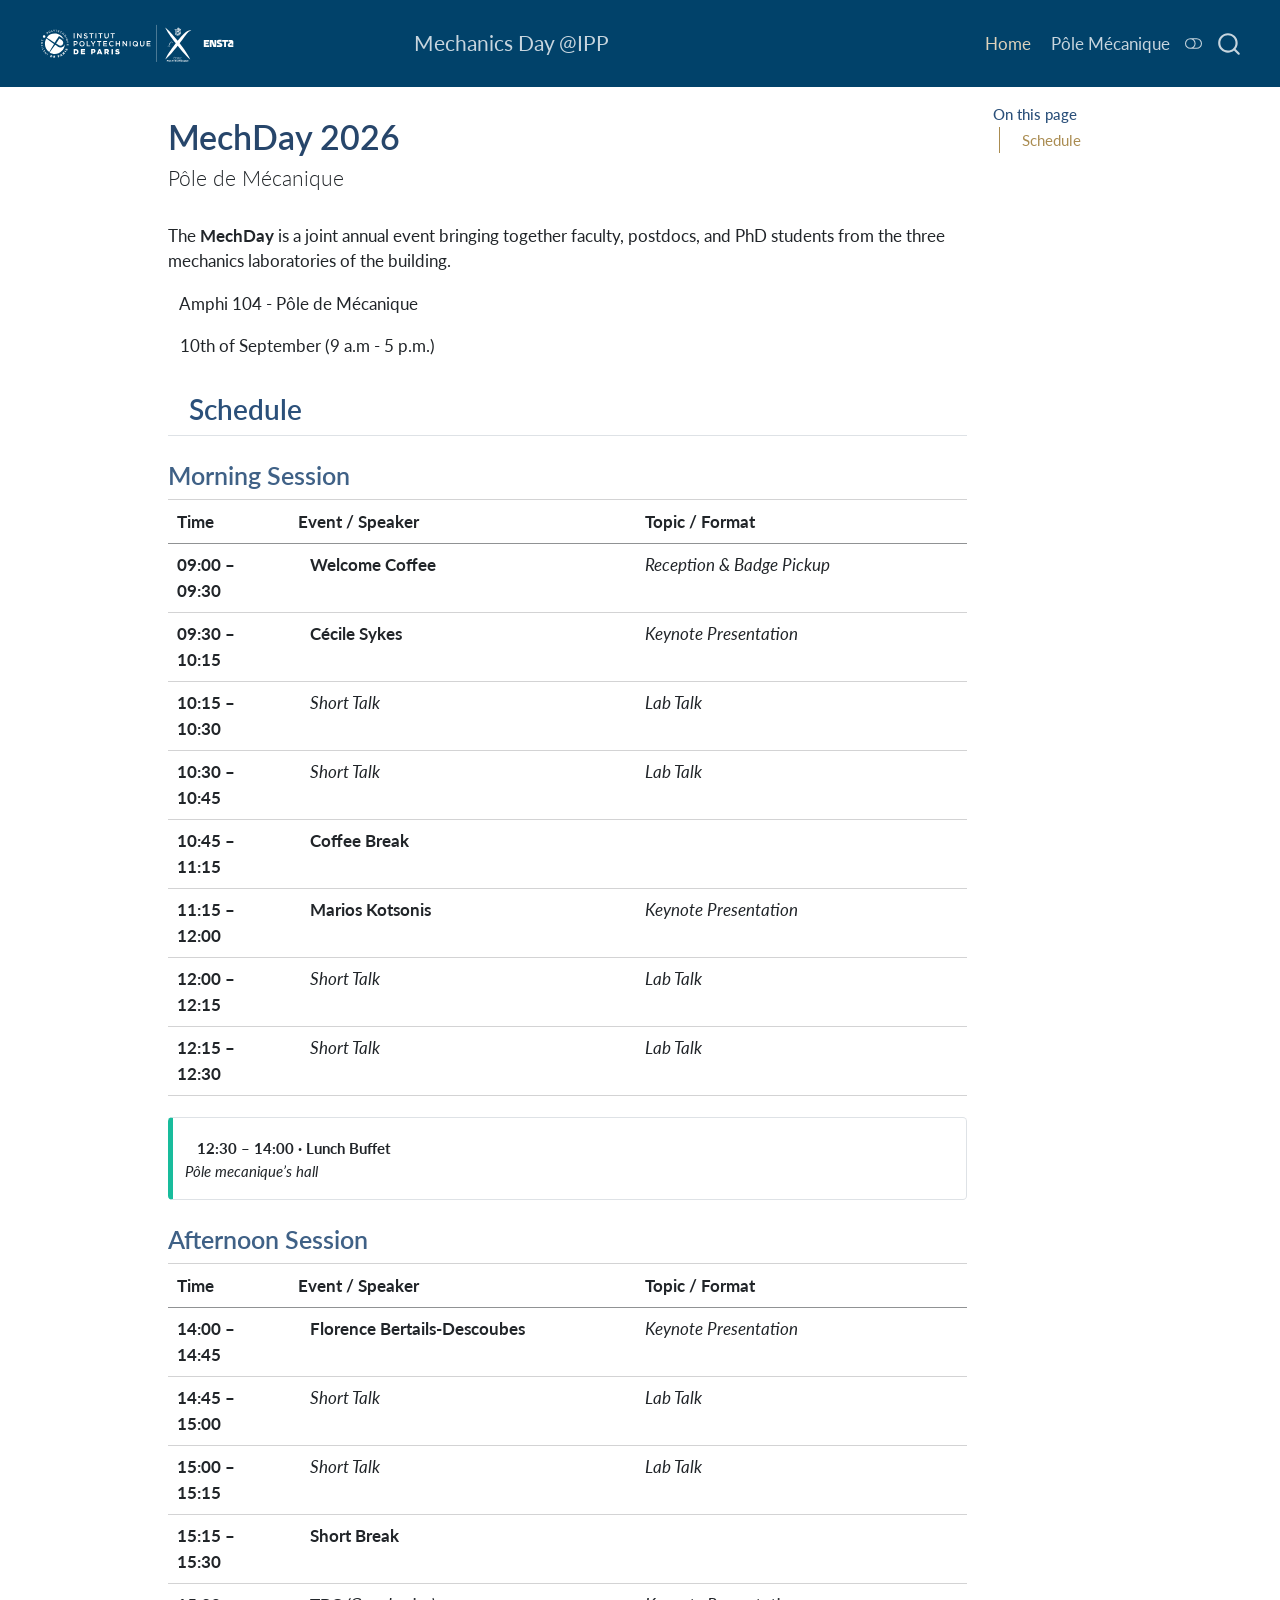
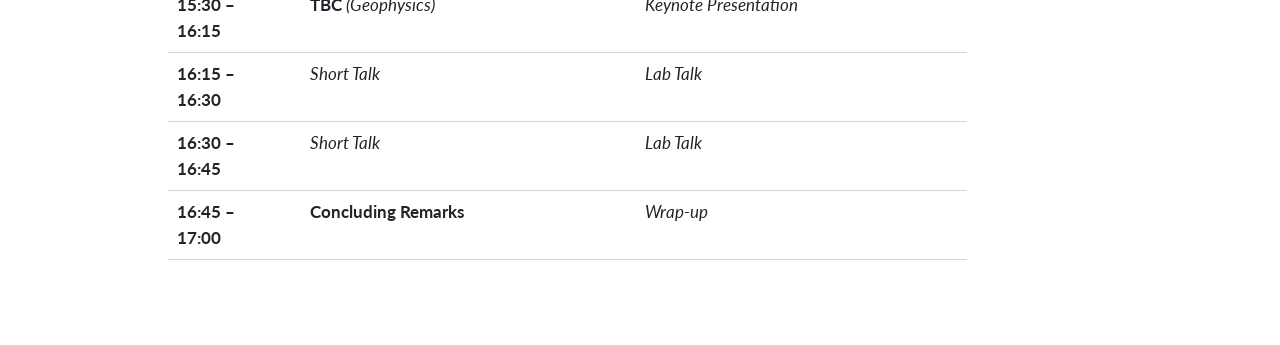
==== commit 874d03ca: "Fix topics name" ====
--- a/public/index.html
+++ b/public/index.html
@@ -351,12 +351,12 @@
 <tr class="odd">
 <td style="text-align: left;"><strong>10:15 – 10:30</strong></td>
 <td style="text-align: left;"><iconify-icon role="img" inline="" icon="fa6-solid:microphone" aria-label="Icon microphone from fa6-solid Iconify.design set." title="Icon microphone from fa6-solid Iconify.design set."></iconify-icon> &nbsp; <em>Short Talk</em></td>
-<td style="text-align: left;"><em>Lab Contributed Talk</em></td>
+<td style="text-align: left;"><em>Lab Talk</em></td>
 </tr>
 <tr class="even">
 <td style="text-align: left;"><strong>10:30 – 10:45</strong></td>
 <td style="text-align: left;"><iconify-icon role="img" inline="" icon="fa6-solid:microphone" aria-label="Icon microphone from fa6-solid Iconify.design set." title="Icon microphone from fa6-solid Iconify.design set."></iconify-icon> &nbsp; <em>Short Talk</em></td>
-<td style="text-align: left;"><em>Lab Contributed Talk</em></td>
+<td style="text-align: left;"><em>Lab Talk</em></td>
 </tr>
 <tr class="odd">
 <td style="text-align: left;"><strong>10:45 – 11:15</strong></td>
@@ -371,12 +371,12 @@
 <tr class="odd">
 <td style="text-align: left;"><strong>12:00 – 12:15</strong></td>
 <td style="text-align: left;"><iconify-icon role="img" inline="" icon="fa6-solid:microphone" aria-label="Icon microphone from fa6-solid Iconify.design set." title="Icon microphone from fa6-solid Iconify.design set."></iconify-icon> &nbsp; <em>Short Talk</em></td>
-<td style="text-align: left;"><em>Lab Contributed Talk</em></td>
+<td style="text-align: left;"><em>Lab Talk</em></td>
 </tr>
 <tr class="even">
 <td style="text-align: left;"><strong>12:15 – 12:30</strong></td>
 <td style="text-align: left;"><iconify-icon role="img" inline="" icon="fa6-solid:microphone" aria-label="Icon microphone from fa6-solid Iconify.design set." title="Icon microphone from fa6-solid Iconify.design set."></iconify-icon> &nbsp; <em>Short Talk</em></td>
-<td style="text-align: left;"><em>Lab Contributed Talk</em></td>
+<td style="text-align: left;"><em>Lab Talk</em></td>
 </tr>
 </tbody>
 </table>
@@ -416,12 +416,12 @@
 <tr class="even">
 <td style="text-align: left;"><strong>14:45 – 15:00</strong></td>
 <td style="text-align: left;"><iconify-icon role="img" inline="" icon="fa6-solid:microphone" aria-label="Icon microphone from fa6-solid Iconify.design set." title="Icon microphone from fa6-solid Iconify.design set."></iconify-icon> &nbsp; <em>Short Talk</em></td>
-<td style="text-align: left;"><em>Lab Contributed Talk</em></td>
+<td style="text-align: left;"><em>Lab Talk</em></td>
 </tr>
 <tr class="odd">
 <td style="text-align: left;"><strong>15:00 – 15:15</strong></td>
 <td style="text-align: left;"><iconify-icon role="img" inline="" icon="fa6-solid:microphone" aria-label="Icon microphone from fa6-solid Iconify.design set." title="Icon microphone from fa6-solid Iconify.design set."></iconify-icon> &nbsp; <em>Short Talk</em></td>
-<td style="text-align: left;"><em>Lab Contributed Talk</em></td>
+<td style="text-align: left;"><em>Lab Talk</em></td>
 </tr>
 <tr class="even">
 <td style="text-align: left;"><strong>15:15 – 15:30</strong></td>
@@ -436,17 +436,17 @@
 <tr class="even">
 <td style="text-align: left;"><strong>16:15 – 16:30</strong></td>
 <td style="text-align: left;"><iconify-icon role="img" inline="" icon="fa6-solid:microphone" aria-label="Icon microphone from fa6-solid Iconify.design set." title="Icon microphone from fa6-solid Iconify.design set."></iconify-icon> &nbsp; <em>Short Talk</em></td>
-<td style="text-align: left;"><em>Lab Contributed Talk</em></td>
+<td style="text-align: left;"><em>Lab Talk</em></td>
 </tr>
 <tr class="odd">
 <td style="text-align: left;"><strong>16:30 – 16:45</strong></td>
 <td style="text-align: left;"><iconify-icon role="img" inline="" icon="fa6-solid:microphone" aria-label="Icon microphone from fa6-solid Iconify.design set." title="Icon microphone from fa6-solid Iconify.design set."></iconify-icon> &nbsp; <em>Short Talk</em></td>
-<td style="text-align: left;"><em>Lab Contributed Talk</em></td>
+<td style="text-align: left;"><em>Lab Talk</em></td>
 </tr>
 <tr class="even">
 <td style="text-align: left;"><strong>16:45 – 17:00</strong></td>
 <td style="text-align: left;"><iconify-icon role="img" inline="" icon="fa6-solid:flag-checkered" aria-label="Icon flag-checkered from fa6-solid Iconify.design set." title="Icon flag-checkered from fa6-solid Iconify.design set."></iconify-icon> &nbsp; <strong>Concluding Remarks</strong></td>
-<td style="text-align: left;">*Wrap-up</td>
+<td style="text-align: left;"><em>Wrap-up</em></td>
 </tr>
 </tbody>
 </table>
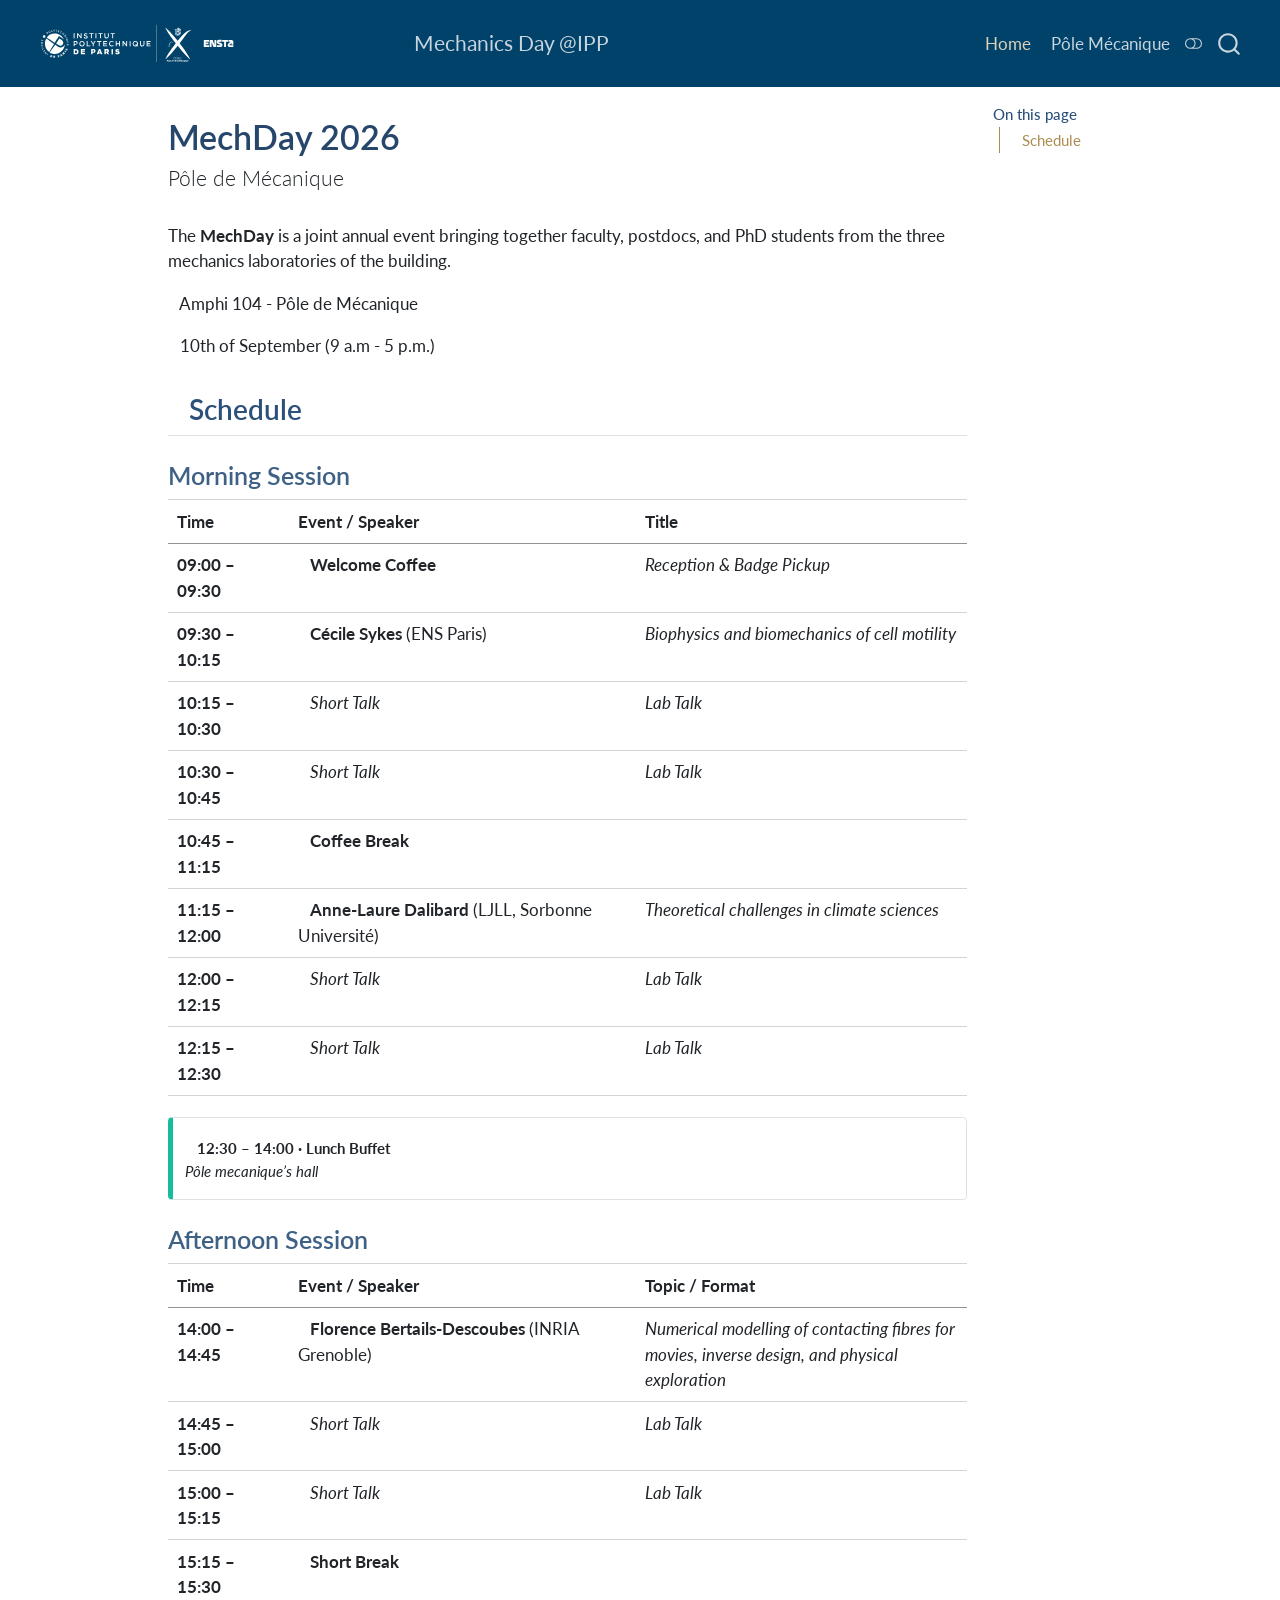
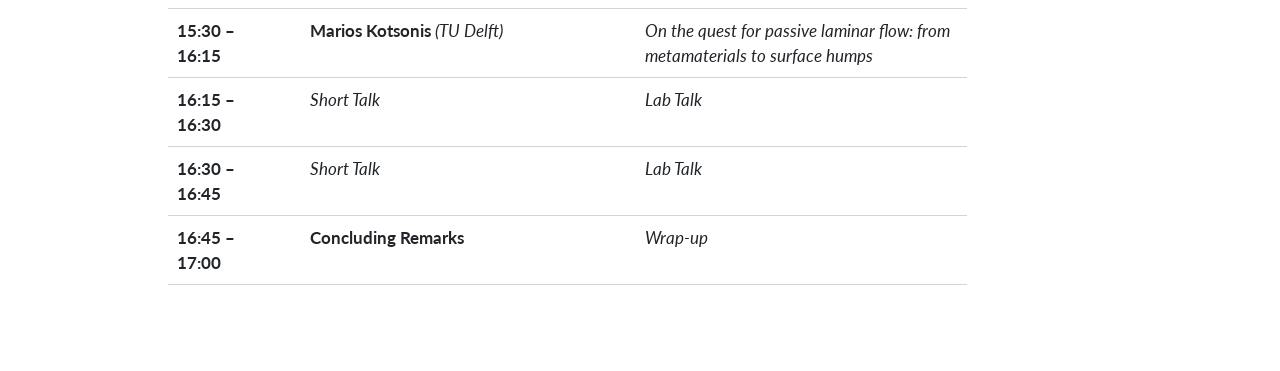
==== commit 76634043: "Add talks titles and change order" ====
--- a/public/index.html
+++ b/public/index.html
@@ -334,7 +334,7 @@
 <tr class="header">
 <th style="text-align: left;">Time</th>
 <th style="text-align: left;">Event / Speaker</th>
-<th style="text-align: left;">Topic / Format</th>
+<th style="text-align: left;">Title</th>
 </tr>
 </thead>
 <tbody>
@@ -345,8 +345,8 @@
 </tr>
 <tr class="even">
 <td style="text-align: left;"><strong>09:30 – 10:15</strong></td>
-<td style="text-align: left;"><iconify-icon role="img" inline="" icon="fa6-solid:person-chalkboard" aria-label="Icon person-chalkboard from fa6-solid Iconify.design set." title="Icon person-chalkboard from fa6-solid Iconify.design set."></iconify-icon> &nbsp; <strong>Cécile Sykes</strong></td>
-<td style="text-align: left;"><em>Keynote Presentation</em></td>
+<td style="text-align: left;"><iconify-icon role="img" inline="" icon="fa6-solid:person-chalkboard" aria-label="Icon person-chalkboard from fa6-solid Iconify.design set." title="Icon person-chalkboard from fa6-solid Iconify.design set."></iconify-icon> &nbsp; <strong>Cécile Sykes</strong> (ENS Paris)</td>
+<td style="text-align: left;"><em>Biophysics and biomechanics of cell motility</em></td>
 </tr>
 <tr class="odd">
 <td style="text-align: left;"><strong>10:15 – 10:30</strong></td>
@@ -365,8 +365,8 @@
 </tr>
 <tr class="even">
 <td style="text-align: left;"><strong>11:15 – 12:00</strong></td>
-<td style="text-align: left;"><iconify-icon role="img" inline="" icon="fa6-solid:person-chalkboard" aria-label="Icon person-chalkboard from fa6-solid Iconify.design set." title="Icon person-chalkboard from fa6-solid Iconify.design set."></iconify-icon> &nbsp; <strong>Marios Kotsonis</strong></td>
-<td style="text-align: left;"><em>Keynote Presentation</em></td>
+<td style="text-align: left;"><iconify-icon role="img" inline="" icon="fa6-solid:person-chalkboard" aria-label="Icon person-chalkboard from fa6-solid Iconify.design set." title="Icon person-chalkboard from fa6-solid Iconify.design set."></iconify-icon> &nbsp; <strong>Anne-Laure Dalibard</strong> (LJLL, Sorbonne Université)</td>
+<td style="text-align: left;"><em>Theoretical challenges in climate sciences</em></td>
 </tr>
 <tr class="odd">
 <td style="text-align: left;"><strong>12:00 – 12:15</strong></td>
@@ -410,8 +410,8 @@
 <tbody>
 <tr class="odd">
 <td style="text-align: left;"><strong>14:00 – 14:45</strong></td>
-<td style="text-align: left;"><iconify-icon role="img" inline="" icon="fa6-solid:person-chalkboard" aria-label="Icon person-chalkboard from fa6-solid Iconify.design set." title="Icon person-chalkboard from fa6-solid Iconify.design set."></iconify-icon> &nbsp; <strong>Florence Bertails-Descoubes</strong></td>
-<td style="text-align: left;"><em>Keynote Presentation</em></td>
+<td style="text-align: left;"><iconify-icon role="img" inline="" icon="fa6-solid:person-chalkboard" aria-label="Icon person-chalkboard from fa6-solid Iconify.design set." title="Icon person-chalkboard from fa6-solid Iconify.design set."></iconify-icon> &nbsp; <strong>Florence Bertails-Descoubes</strong> (INRIA Grenoble)</td>
+<td style="text-align: left;"><em>Numerical modelling of contacting fibres for movies, inverse design, and physical exploration</em></td>
 </tr>
 <tr class="even">
 <td style="text-align: left;"><strong>14:45 – 15:00</strong></td>
@@ -430,8 +430,8 @@
 </tr>
 <tr class="odd">
 <td style="text-align: left;"><strong>15:30 – 16:15</strong></td>
-<td style="text-align: left;"><iconify-icon role="img" inline="" icon="fa6-solid:person-chalkboard" aria-label="Icon person-chalkboard from fa6-solid Iconify.design set." title="Icon person-chalkboard from fa6-solid Iconify.design set."></iconify-icon> &nbsp; <strong>TBC</strong> <em>(Geophysics)</em></td>
-<td style="text-align: left;"><em>Keynote Presentation</em></td>
+<td style="text-align: left;"><iconify-icon role="img" inline="" icon="fa6-solid:person-chalkboard" aria-label="Icon person-chalkboard from fa6-solid Iconify.design set." title="Icon person-chalkboard from fa6-solid Iconify.design set."></iconify-icon> &nbsp; <strong>Marios Kotsonis</strong> <em>(TU Delft)</em></td>
+<td style="text-align: left;"><em>On the quest for passive laminar flow: from metamaterials to surface humps</em></td>
 </tr>
 <tr class="even">
 <td style="text-align: left;"><strong>16:15 – 16:30</strong></td>
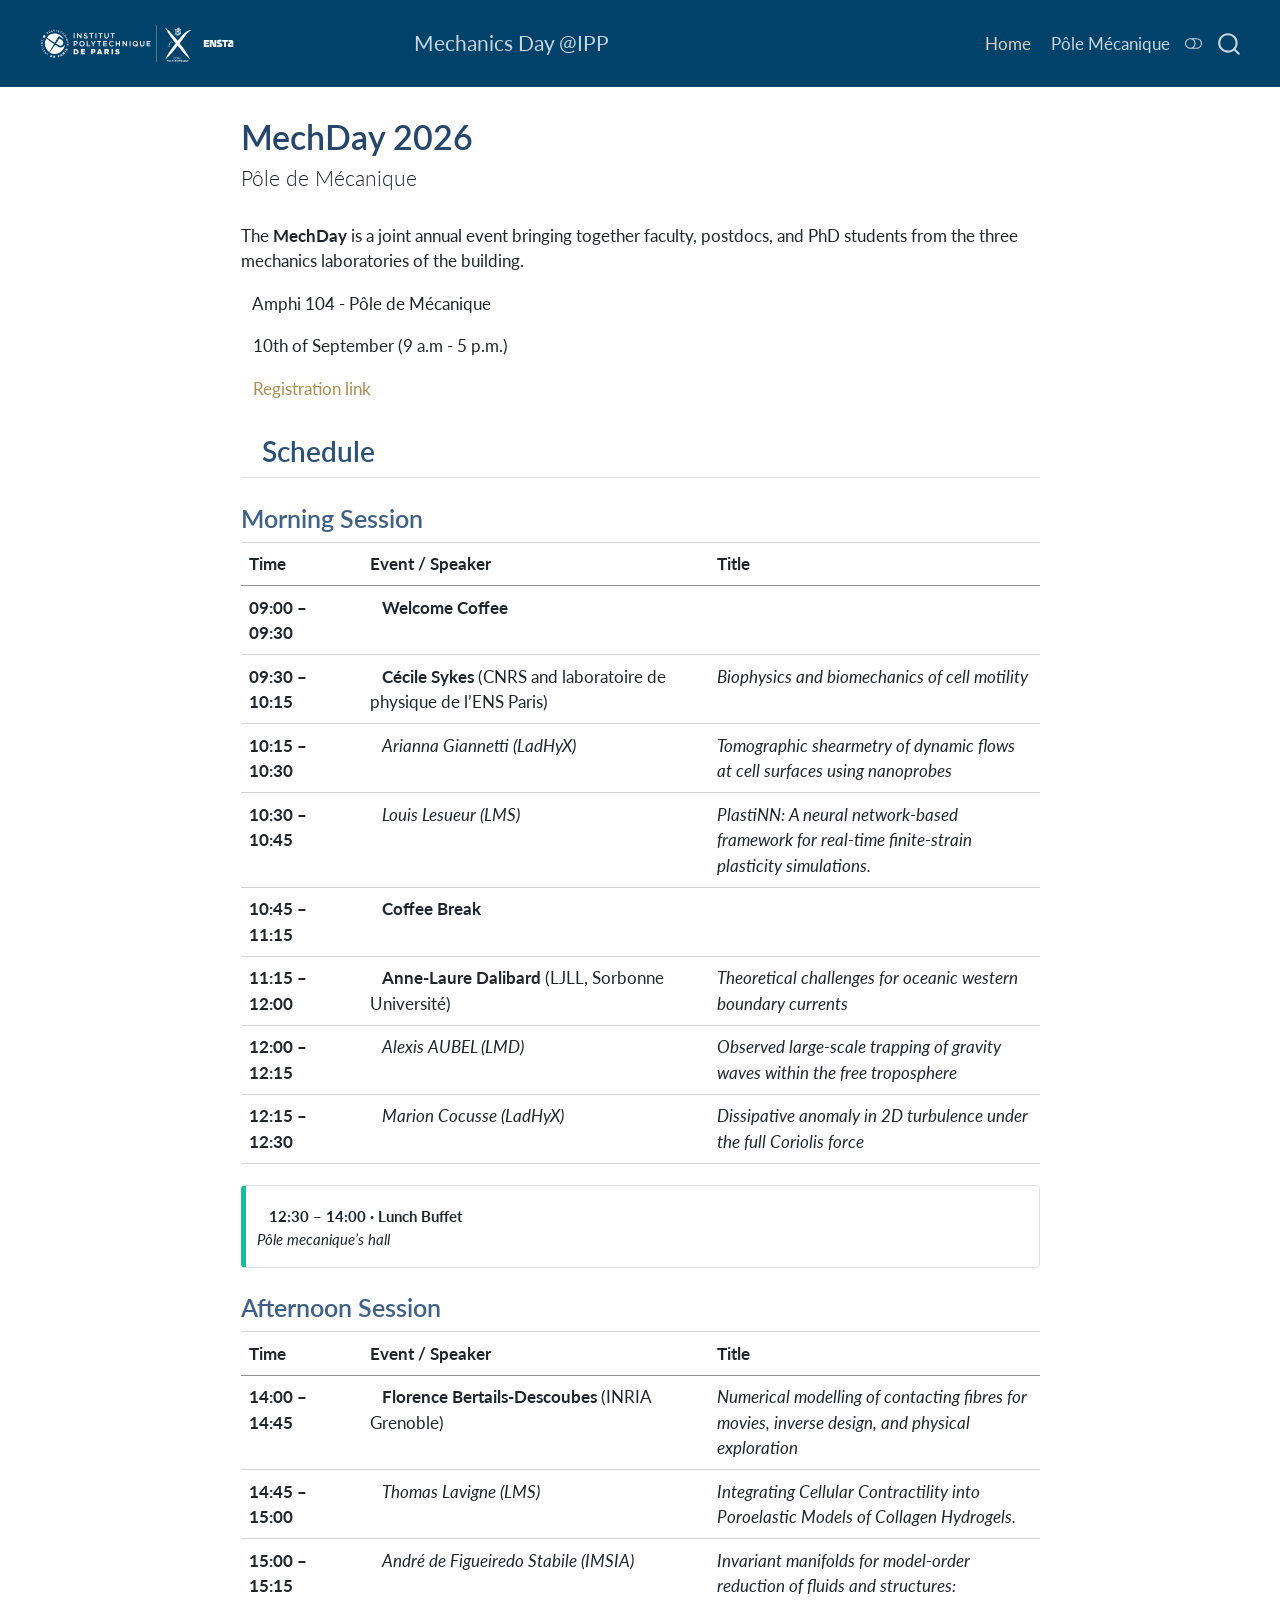
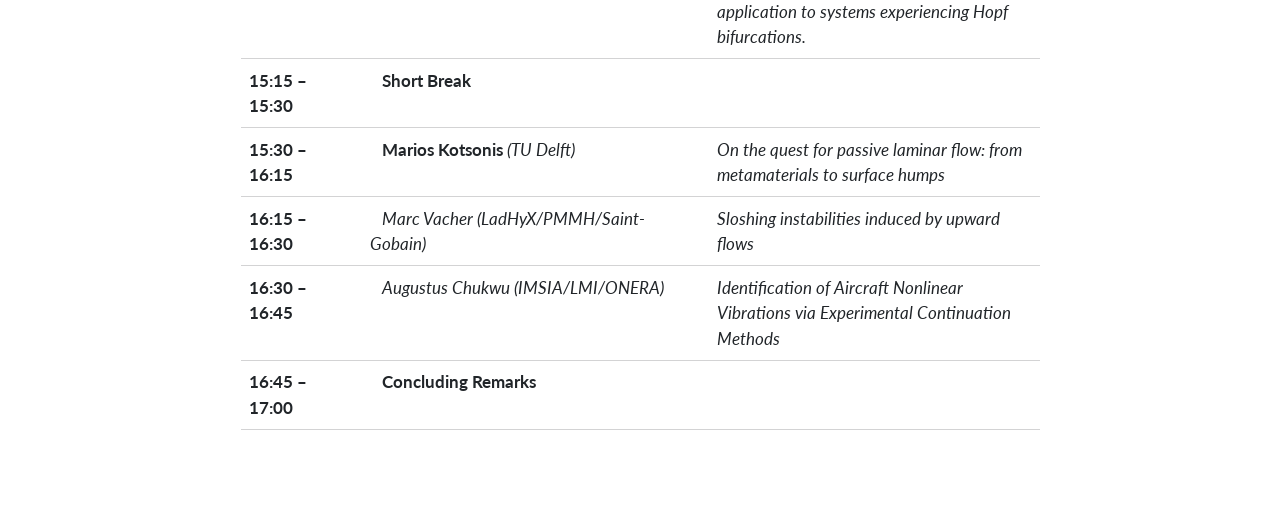
==== commit 887f27b1: "Add short talks" ====
--- a/public/index.html
+++ b/public/index.html
@@ -81,7 +81,7 @@
 <link rel="stylesheet" href="styles.css">
 </head>
 
-<body class="nav-fixed quarto-light"><script id="quarto-html-before-body" type="application/javascript">
+<body class="nav-fixed fullcontent quarto-light"><script id="quarto-html-before-body" type="application/javascript">
     const toggleBodyColorMode = (bsSheetEl) => {
       const mode = bsSheetEl.getAttribute("data-mode");
       const bodyEl = window.document.querySelector("body");
@@ -284,15 +284,7 @@
 <div id="quarto-content" class="quarto-container page-columns page-rows-contents page-layout-article page-navbar">
 <!-- sidebar -->
 <!-- margin-sidebar -->
-    <div id="quarto-margin-sidebar" class="sidebar margin-sidebar">
-        <nav id="TOC" role="doc-toc" class="toc-active">
-    <h2 id="toc-title">On this page</h2>
-   
-  <ul class="collapse">
-  <li><a href="#b58fc729-690b-4000-b19f-365a4093b2ff7b7b3c2069636f6e696679206661362d736f6c69643a636c6f636b203e7d7d-schedule" id="toc-b58fc729-690b-4000-b19f-365a4093b2ff7b7b3c2069636f6e696679206661362d736f6c69643a636c6f636b203e7d7d-schedule" class="nav-link active" data-scroll-target="#b58fc729-690b-4000-b19f-365a4093b2ff7b7b3c2069636f6e696679206661362d736f6c69643a636c6f636b203e7d7d-schedule"><iconify-icon role="img" inline="" icon="fa6-solid:clock" aria-label="Icon clock from fa6-solid Iconify.design set." title="Icon clock from fa6-solid Iconify.design set."></iconify-icon> &nbsp; Schedule</a></li>
-  </ul>
-</nav>
-    </div>
+    
 <!-- main -->
 <main class="content" id="quarto-document-content">
 
@@ -320,6 +312,7 @@
 <p>The <strong>MechDay</strong> is a joint annual event bringing together faculty, postdocs, and PhD students from the three mechanics laboratories of the building.</p>
 <p><iconify-icon role="img" inline="" icon="fa6-solid:location-dot" aria-label="Icon location-dot from fa6-solid Iconify.design set." title="Icon location-dot from fa6-solid Iconify.design set."></iconify-icon> &nbsp; Amphi 104 - Pôle de Mécanique</p>
 <p><iconify-icon role="img" inline="" icon="fa6-solid:calendar-days" aria-label="Icon calendar-days from fa6-solid Iconify.design set." title="Icon calendar-days from fa6-solid Iconify.design set."></iconify-icon> &nbsp; 10th of September (9 a.m - 5 p.m.)</p>
+<p><iconify-icon role="img" inline="" icon="fa6-solid:clipboard" aria-label="Icon clipboard from fa6-solid Iconify.design set." title="Icon clipboard from fa6-solid Iconify.design set."></iconify-icon> &nbsp; <a href="https://evento.renater.fr/survey/m-day-ip-paris-l3ulghiu">Registration link</a></p>
 <section id="b58fc729-690b-4000-b19f-365a4093b2ff7b7b3c2069636f6e696679206661362d736f6c69643a636c6f636b203e7d7d-schedule" class="level2">
 <h2 class="anchored" data-anchor-id="b58fc729-690b-4000-b19f-365a4093b2ff7b7b3c2069636f6e696679206661362d736f6c69643a636c6f636b203e7d7d-schedule"><iconify-icon role="img" inline="" icon="fa6-solid:clock" aria-label="Icon clock from fa6-solid Iconify.design set." title="Icon clock from fa6-solid Iconify.design set."></iconify-icon> &nbsp; Schedule</h2>
 <section id="morning-session" class="level3">
@@ -341,22 +334,22 @@
 <tr class="odd">
 <td style="text-align: left;"><strong>09:00 – 09:30</strong></td>
 <td style="text-align: left;"><iconify-icon role="img" inline="" icon="fa6-solid:mug-hot" aria-label="Icon mug-hot from fa6-solid Iconify.design set." title="Icon mug-hot from fa6-solid Iconify.design set."></iconify-icon> &nbsp; <strong>Welcome Coffee</strong></td>
-<td style="text-align: left;"><em>Reception &amp; Badge Pickup</em></td>
+<td style="text-align: left;"></td>
 </tr>
 <tr class="even">
 <td style="text-align: left;"><strong>09:30 – 10:15</strong></td>
-<td style="text-align: left;"><iconify-icon role="img" inline="" icon="fa6-solid:person-chalkboard" aria-label="Icon person-chalkboard from fa6-solid Iconify.design set." title="Icon person-chalkboard from fa6-solid Iconify.design set."></iconify-icon> &nbsp; <strong>Cécile Sykes</strong> (ENS Paris)</td>
+<td style="text-align: left;"><iconify-icon role="img" inline="" icon="fa6-solid:person-chalkboard" aria-label="Icon person-chalkboard from fa6-solid Iconify.design set." title="Icon person-chalkboard from fa6-solid Iconify.design set."></iconify-icon> &nbsp; <strong>Cécile Sykes</strong> (CNRS and laboratoire de physique de l’ENS Paris)</td>
 <td style="text-align: left;"><em>Biophysics and biomechanics of cell motility</em></td>
 </tr>
 <tr class="odd">
 <td style="text-align: left;"><strong>10:15 – 10:30</strong></td>
-<td style="text-align: left;"><iconify-icon role="img" inline="" icon="fa6-solid:microphone" aria-label="Icon microphone from fa6-solid Iconify.design set." title="Icon microphone from fa6-solid Iconify.design set."></iconify-icon> &nbsp; <em>Short Talk</em></td>
-<td style="text-align: left;"><em>Lab Talk</em></td>
+<td style="text-align: left;"><iconify-icon role="img" inline="" icon="fa6-solid:microphone" aria-label="Icon microphone from fa6-solid Iconify.design set." title="Icon microphone from fa6-solid Iconify.design set."></iconify-icon> &nbsp; <em>Arianna Giannetti (LadHyX)</em></td>
+<td style="text-align: left;"><em>Tomographic shearmetry of dynamic flows at cell surfaces using nanoprobes</em></td>
 </tr>
 <tr class="even">
 <td style="text-align: left;"><strong>10:30 – 10:45</strong></td>
-<td style="text-align: left;"><iconify-icon role="img" inline="" icon="fa6-solid:microphone" aria-label="Icon microphone from fa6-solid Iconify.design set." title="Icon microphone from fa6-solid Iconify.design set."></iconify-icon> &nbsp; <em>Short Talk</em></td>
-<td style="text-align: left;"><em>Lab Talk</em></td>
+<td style="text-align: left;"><iconify-icon role="img" inline="" icon="fa6-solid:microphone" aria-label="Icon microphone from fa6-solid Iconify.design set." title="Icon microphone from fa6-solid Iconify.design set."></iconify-icon> &nbsp; <em>Louis Lesueur (LMS)</em></td>
+<td style="text-align: left;"><em>PlastiNN: A neural network-based framework for real-time finite-strain plasticity simulations.</em></td>
 </tr>
 <tr class="odd">
 <td style="text-align: left;"><strong>10:45 – 11:15</strong></td>
@@ -366,17 +359,17 @@
 <tr class="even">
 <td style="text-align: left;"><strong>11:15 – 12:00</strong></td>
 <td style="text-align: left;"><iconify-icon role="img" inline="" icon="fa6-solid:person-chalkboard" aria-label="Icon person-chalkboard from fa6-solid Iconify.design set." title="Icon person-chalkboard from fa6-solid Iconify.design set."></iconify-icon> &nbsp; <strong>Anne-Laure Dalibard</strong> (LJLL, Sorbonne Université)</td>
-<td style="text-align: left;"><em>Theoretical challenges in climate sciences</em></td>
+<td style="text-align: left;"><em>Theoretical challenges for oceanic western boundary currents</em></td>
 </tr>
 <tr class="odd">
 <td style="text-align: left;"><strong>12:00 – 12:15</strong></td>
-<td style="text-align: left;"><iconify-icon role="img" inline="" icon="fa6-solid:microphone" aria-label="Icon microphone from fa6-solid Iconify.design set." title="Icon microphone from fa6-solid Iconify.design set."></iconify-icon> &nbsp; <em>Short Talk</em></td>
-<td style="text-align: left;"><em>Lab Talk</em></td>
+<td style="text-align: left;"><iconify-icon role="img" inline="" icon="fa6-solid:microphone" aria-label="Icon microphone from fa6-solid Iconify.design set." title="Icon microphone from fa6-solid Iconify.design set."></iconify-icon> &nbsp; <em>Alexis AUBEL (LMD)</em></td>
+<td style="text-align: left;"><em>Observed large-scale trapping of gravity waves within the free troposphere</em></td>
 </tr>
 <tr class="even">
 <td style="text-align: left;"><strong>12:15 – 12:30</strong></td>
-<td style="text-align: left;"><iconify-icon role="img" inline="" icon="fa6-solid:microphone" aria-label="Icon microphone from fa6-solid Iconify.design set." title="Icon microphone from fa6-solid Iconify.design set."></iconify-icon> &nbsp; <em>Short Talk</em></td>
-<td style="text-align: left;"><em>Lab Talk</em></td>
+<td style="text-align: left;"><iconify-icon role="img" inline="" icon="fa6-solid:microphone" aria-label="Icon microphone from fa6-solid Iconify.design set." title="Icon microphone from fa6-solid Iconify.design set."></iconify-icon> &nbsp; <em>Marion Cocusse (LadHyX)</em></td>
+<td style="text-align: left;"><em>Dissipative anomaly in 2D turbulence under the full Coriolis force</em></td>
 </tr>
 </tbody>
 </table>
@@ -404,7 +397,7 @@
 <tr class="header">
 <th style="text-align: left;">Time</th>
 <th style="text-align: left;">Event / Speaker</th>
-<th style="text-align: left;">Topic / Format</th>
+<th style="text-align: left;">Title</th>
 </tr>
 </thead>
 <tbody>
@@ -415,13 +408,13 @@
 </tr>
 <tr class="even">
 <td style="text-align: left;"><strong>14:45 – 15:00</strong></td>
-<td style="text-align: left;"><iconify-icon role="img" inline="" icon="fa6-solid:microphone" aria-label="Icon microphone from fa6-solid Iconify.design set." title="Icon microphone from fa6-solid Iconify.design set."></iconify-icon> &nbsp; <em>Short Talk</em></td>
-<td style="text-align: left;"><em>Lab Talk</em></td>
+<td style="text-align: left;"><iconify-icon role="img" inline="" icon="fa6-solid:microphone" aria-label="Icon microphone from fa6-solid Iconify.design set." title="Icon microphone from fa6-solid Iconify.design set."></iconify-icon> &nbsp; <em>Thomas Lavigne (LMS)</em></td>
+<td style="text-align: left;"><em>Integrating Cellular Contractility into Poroelastic Models of Collagen Hydrogels.</em></td>
 </tr>
 <tr class="odd">
 <td style="text-align: left;"><strong>15:00 – 15:15</strong></td>
-<td style="text-align: left;"><iconify-icon role="img" inline="" icon="fa6-solid:microphone" aria-label="Icon microphone from fa6-solid Iconify.design set." title="Icon microphone from fa6-solid Iconify.design set."></iconify-icon> &nbsp; <em>Short Talk</em></td>
-<td style="text-align: left;"><em>Lab Talk</em></td>
+<td style="text-align: left;"><iconify-icon role="img" inline="" icon="fa6-solid:microphone" aria-label="Icon microphone from fa6-solid Iconify.design set." title="Icon microphone from fa6-solid Iconify.design set."></iconify-icon> &nbsp; <em>André de Figueiredo Stabile (IMSIA)</em></td>
+<td style="text-align: left;"><em>Invariant manifolds for model-order reduction of fluids and structures: application to systems experiencing Hopf bifurcations.</em></td>
 </tr>
 <tr class="even">
 <td style="text-align: left;"><strong>15:15 – 15:30</strong></td>
@@ -435,18 +428,18 @@
 </tr>
 <tr class="even">
 <td style="text-align: left;"><strong>16:15 – 16:30</strong></td>
-<td style="text-align: left;"><iconify-icon role="img" inline="" icon="fa6-solid:microphone" aria-label="Icon microphone from fa6-solid Iconify.design set." title="Icon microphone from fa6-solid Iconify.design set."></iconify-icon> &nbsp; <em>Short Talk</em></td>
-<td style="text-align: left;"><em>Lab Talk</em></td>
+<td style="text-align: left;"><iconify-icon role="img" inline="" icon="fa6-solid:microphone" aria-label="Icon microphone from fa6-solid Iconify.design set." title="Icon microphone from fa6-solid Iconify.design set."></iconify-icon> &nbsp; <em>Marc Vacher (LadHyX/PMMH/Saint-Gobain)</em></td>
+<td style="text-align: left;"><em>Sloshing instabilities induced by upward flows</em></td>
 </tr>
 <tr class="odd">
 <td style="text-align: left;"><strong>16:30 – 16:45</strong></td>
-<td style="text-align: left;"><iconify-icon role="img" inline="" icon="fa6-solid:microphone" aria-label="Icon microphone from fa6-solid Iconify.design set." title="Icon microphone from fa6-solid Iconify.design set."></iconify-icon> &nbsp; <em>Short Talk</em></td>
-<td style="text-align: left;"><em>Lab Talk</em></td>
+<td style="text-align: left;"><iconify-icon role="img" inline="" icon="fa6-solid:microphone" aria-label="Icon microphone from fa6-solid Iconify.design set." title="Icon microphone from fa6-solid Iconify.design set."></iconify-icon> &nbsp; <em>Augustus Chukwu (IMSIA/LMI/ONERA)</em></td>
+<td style="text-align: left;"><em>Identification of Aircraft Nonlinear Vibrations via Experimental Continuation Methods</em></td>
 </tr>
 <tr class="even">
 <td style="text-align: left;"><strong>16:45 – 17:00</strong></td>
 <td style="text-align: left;"><iconify-icon role="img" inline="" icon="fa6-solid:flag-checkered" aria-label="Icon flag-checkered from fa6-solid Iconify.design set." title="Icon flag-checkered from fa6-solid Iconify.design set."></iconify-icon> &nbsp; <strong>Concluding Remarks</strong></td>
-<td style="text-align: left;"><em>Wrap-up</em></td>
+<td style="text-align: left;"></td>
 </tr>
 </tbody>
 </table>
